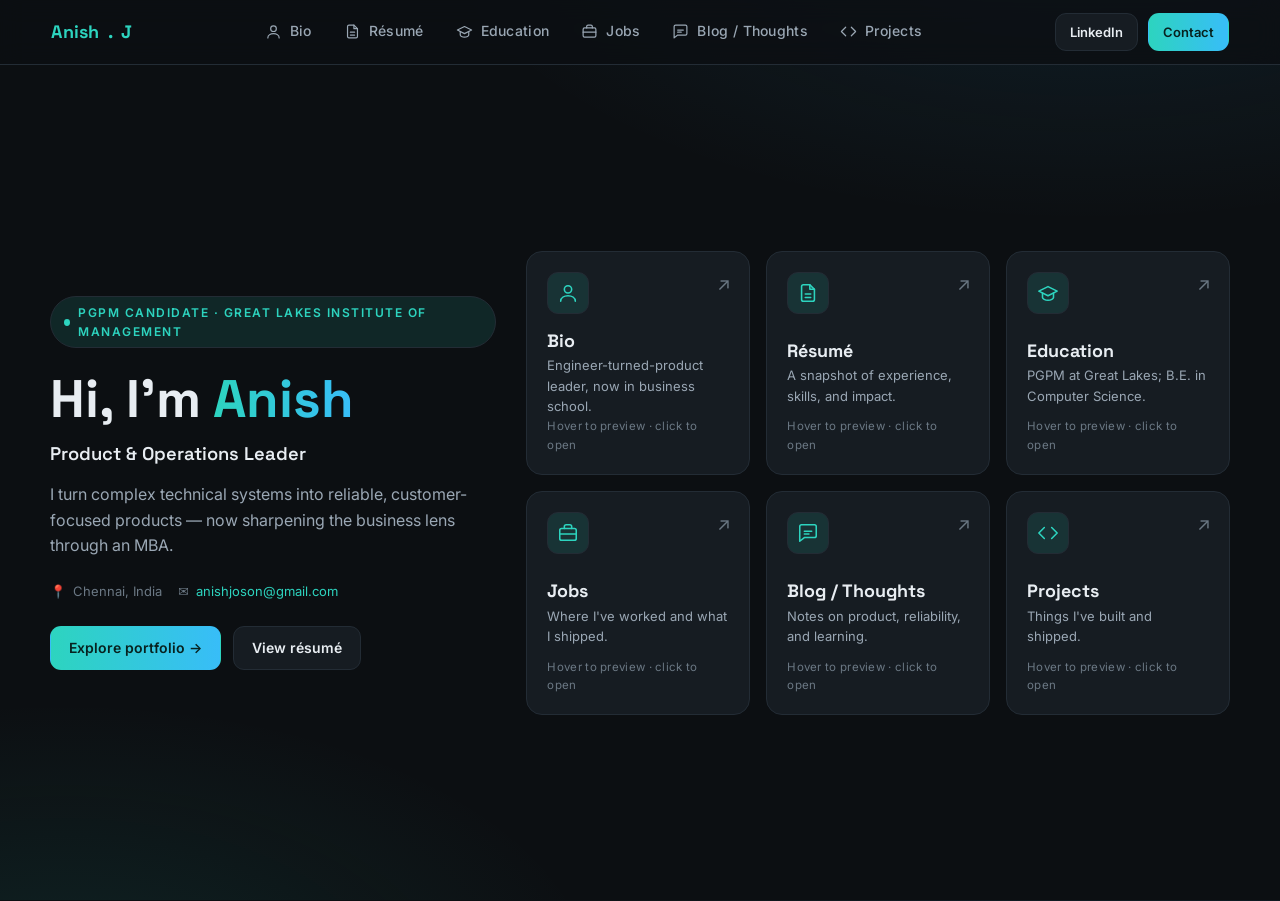
==== index.html @ 1d5d878d "Add code-free blog management via published Google Sheet Blogs can now be managed from a Google Shee" ====
<!DOCTYPE html>
<html lang="en">
<head>
  <meta charset="UTF-8">
  <meta name="viewport" content="width=device-width, initial-scale=1.0">
  <title>Anish J — Portfolio</title>
  <meta name="description" content="Anish J — Product & Operations Leader, MBA candidate. Bio, résumé, education, jobs, projects and thoughts.">
  <link rel="icon" type="image/png" href="loading-bar.png">
  <link rel="preconnect" href="https://fonts.googleapis.com">
  <link rel="preconnect" href="https://fonts.gstatic.com" crossorigin>
  <link href="https://fonts.googleapis.com/css2?family=Inter:wght@400;500;600;700;800&family=Space+Grotesk:wght@500;600;700&display=swap" rel="stylesheet">
  <link rel="stylesheet" href="styles.css">
</head>
<body class="home">

  <!-- Top bar with hover-preview tabs -->
  <header class="topbar">
    <div class="wrap topbar-inner">
      <a class="brand" href="index.html">Anish<span class="dot">.</span>J</a>
      <nav class="tabs" id="tabs"><!-- rendered by JS --></nav>
      <div class="topbar-cta">
        <a class="btn btn-ghost btn-sm linkedin-btn" href="https://www.linkedin.com/in/anish-j-" target="_blank" rel="noopener">LinkedIn</a>
        <a class="btn btn-primary btn-sm" href="mailto:anishjoson@gmail.com">Contact</a>
      </div>
    </div>
  </header>

  <!-- Single-view stage -->
  <main class="stage">
    <div class="wrap stage-grid">

      <!-- Identity -->
      <section class="identity">
        <span class="eyebrow"><span class="pulse"></span> <span id="status"></span></span>
        <h1>Hi, I'm <span class="grad" id="firstname"></span></h1>
        <p class="role" id="role"></p>
        <p class="tagline" id="tagline"></p>
        <div class="meta">
          <span>📍 <span id="location"></span></span>
          <span>✉ <a id="emaillink" href="#"></a></span>
        </div>
        <div class="actions">
          <a class="btn btn-primary" href="detail.html?s=bio">Explore portfolio →</a>
          <a class="btn btn-ghost" href="detail.html?s=resume">View résumé</a>
        </div>
      </section>

      <!-- Bento grid of tiles -->
      <section class="bento" id="bento" aria-label="Portfolio sections"><!-- rendered by JS --></section>

    </div>
  </main>

  <script src="config.js"></script>
  <script src="data.js"></script>
  <script src="blog.js"></script>
  <script>
    (function (global) {
      var p = PORTFOLIO.profile;
      var S = PORTFOLIO.sections;
      var order = PORTFOLIO.order;

      // Identity
      document.getElementById('status').textContent = p.status;
      document.getElementById('firstname').textContent = p.name.split(' ')[0];
      document.getElementById('role').textContent = p.role;
      document.getElementById('tagline').textContent = p.tagline;
      document.getElementById('location').textContent = p.location;
      var em = document.getElementById('emaillink');
      em.textContent = p.email; em.href = 'mailto:' + p.email;

      // Tabs with hover flyout
      var tabsEl = document.getElementById('tabs');
      tabsEl.innerHTML = order.map(function (key) {
        var s = S[key];
        return '' +
          '<div class="tab">' +
            '<a href="detail.html?s=' + key + '" data-glance="' + key + '"><span class="tab-ico">' + s.icon + '</span>' + s.label + '</a>' +
          '</div>';
      }).join('');

      // Bento tiles
      var bentoEl = document.getElementById('bento');
      bentoEl.innerHTML = order.map(function (key) {
        var s = S[key];
        return '' +
          '<a class="tile" href="detail.html?s=' + key + '" data-glance="' + key + '" aria-label="Open ' + s.label + '">' +
            '<span class="tile-arrow">↗</span>' +
            '<span class="tile-ico">' + s.icon + '</span>' +
            '<div>' +
              '<h3>' + s.label + '</h3>' +
              '<p class="tile-tag">' + s.tagline + '</p>' +
            '</div>' +
            '<span class="tile-hint">Hover to preview · click to open</span>' +
          '</a>';
      }).join('');

      // Pull live blog posts (if a sheet is configured) and refresh the
      // Blog tile + glance so the home page reflects the latest thoughts.
      if (global.BlogSource) {
        global.BlogSource.fetchBlogs().then(function (posts) {
          if (!posts || !posts.length) return;
          var b = S.blog;
          b.preview = posts.slice(0, 3).map(function (p) { return p.title; });
          b.glance.summary = 'Latest thoughts, pulled live from my notes — ' +
            posts.length + ' post' + (posts.length > 1 ? 's' : '') + ' and counting.';
          b.glance.highlights = posts.slice(0, 4).map(function (p) {
            var t = (p.summary || '').trim();
            if (t.length > 120) t = t.slice(0, 117) + '…';
            return { h: p.title, t: t || (p.category ? p.category : 'New post') };
          });
        });
      }
    })(window);
  </script>
  <script src="glance.js"></script>
</body>
</html>
---- styles.css ----
/* ============================================================
   Anish J — Portfolio styles (shared by index.html & detail.html)
   ============================================================ */

:root {
  --bg: #0c0f12;
  --bg-soft: #12171c;
  --card: #161c22;
  --card-2: #1b232b;
  --border: #232c35;
  --border-soft: #1d252d;
  --text: #e8edf2;
  --muted: #9aa7b4;
  --faint: #6b7884;
  --accent: #2dd4bf;
  --accent-2: #38bdf8;
  --accent-soft: rgba(45, 212, 191, 0.12);
  --shadow: 0 18px 44px rgba(0, 0, 0, 0.5);
  --radius: 16px;
  --maxw: 1180px;
}

* { box-sizing: border-box; }

html, body { height: 100%; }

body {
  margin: 0;
  font-family: 'Inter', system-ui, -apple-system, sans-serif;
  background:
    radial-gradient(1100px 520px at 85% -10%, rgba(56, 189, 248, 0.10), transparent 60%),
    radial-gradient(900px 480px at 5% 110%, rgba(45, 212, 191, 0.10), transparent 60%),
    var(--bg);
  color: var(--text);
  line-height: 1.6;
  -webkit-font-smoothing: antialiased;
}

a { color: var(--accent); text-decoration: none; transition: color .2s; }
a:hover { color: var(--accent-2); }

h1, h2, h3 { font-family: 'Space Grotesk', 'Inter', sans-serif; line-height: 1.18; }

.wrap { width: 92%; max-width: var(--maxw); margin: 0 auto; }

/* ---------------- Top navigation / tabs ---------------- */
.topbar {
  position: sticky; top: 0; z-index: 200;
  background: rgba(12, 15, 18, 0.78);
  backdrop-filter: blur(12px);
  border-bottom: 1px solid var(--border);
}
.topbar-inner {
  display: flex; align-items: center; justify-content: space-between;
  height: 64px; gap: 18px;
}
.brand {
  font-family: 'Space Grotesk', sans-serif; font-weight: 700;
  font-size: 18px; letter-spacing: .3px; white-space: nowrap;
  display: inline-flex; align-items: center; gap: 8px;
}
.brand .dot { color: var(--accent); }
.brand:hover { color: var(--text); }

.tabs { display: flex; align-items: stretch; gap: 4px; }

.tab { position: relative; }
.tab > a {
  display: inline-flex; align-items: center; gap: 8px;
  height: 64px; padding: 0 14px;
  color: var(--muted); font-size: 14px; font-weight: 500;
  letter-spacing: .3px; border-bottom: 2px solid transparent;
  transition: color .2s, border-color .2s;
}
.tab > a .tab-ico { width: 17px; height: 17px; display: inline-flex; }
.tab > a .tab-ico svg { width: 17px; height: 17px; }
.tab:hover > a, .tab.active > a { color: var(--text); border-bottom-color: var(--accent); }

.topbar-cta { display: flex; align-items: center; gap: 10px; }

/* ---------------- Full-screen glance overlay ---------------- */
.glance-overlay {
  position: fixed; inset: 0; z-index: 600;
  display: flex; align-items: center; justify-content: center;
  padding: 4vh 4vw;
  background: rgba(8, 10, 13, 0.84);
  backdrop-filter: blur(9px);
  opacity: 0; visibility: hidden;
  transition: opacity .22s ease, visibility .22s ease;
  pointer-events: none; /* never steal hover/click from the element underneath */
}
.glance-overlay.show { opacity: 1; visibility: visible; }
.glance-card {
  width: 100%; max-width: 960px;
  background: var(--card); border: 1px solid var(--border);
  border-radius: 24px; box-shadow: var(--shadow);
  padding: clamp(26px, 4vw, 48px);
  transform: translateY(14px) scale(.985);
  transition: transform .24s ease;
}
.glance-overlay.show .glance-card { transform: none; }
.g-head { display: flex; align-items: center; gap: 18px; margin-bottom: 22px; }
.g-ico {
  width: 60px; height: 60px; border-radius: 15px; flex: 0 0 auto;
  display: flex; align-items: center; justify-content: center;
  background: var(--accent-soft); color: var(--accent); border: 1px solid var(--border);
}
.g-ico svg { width: 30px; height: 30px; }
.g-label { font-family: 'Space Grotesk', sans-serif; font-size: clamp(1.5rem, 3vw, 2rem); font-weight: 700; }
.g-tagline { color: var(--muted); font-size: 1.02rem; }
.g-summary { font-size: clamp(1.05rem, 2vw, 1.25rem); color: var(--text); line-height: 1.6; margin: 0 0 26px; max-width: 800px; }
.g-grid { display: grid; grid-template-columns: 1fr 1fr; gap: 16px 24px; }
.g-hl { background: var(--bg-soft); border: 1px solid var(--border-soft); border-radius: 14px; padding: 16px 18px; }
.g-hl-h { font-weight: 600; color: var(--text); font-size: 1.05rem; margin-bottom: 5px; }
.g-hl-t { color: var(--muted); font-size: .96rem; line-height: 1.5; }
.g-foot { margin-top: 26px; color: var(--accent); font-weight: 600; font-size: 1rem; }
@media (max-width: 640px) { .g-grid { grid-template-columns: 1fr; } }

/* ---------------- Buttons ---------------- */
.btn {
  display: inline-flex; align-items: center; gap: 8px;
  padding: 10px 18px; border-radius: 11px; font-weight: 600; font-size: 14px;
  transition: transform .2s, box-shadow .2s, border-color .2s, background .2s; cursor: pointer;
  border: 1px solid transparent;
}
.btn-primary { background: linear-gradient(90deg, var(--accent), var(--accent-2)); color: #07221f; }
.btn-primary:hover { transform: translateY(-2px); box-shadow: 0 12px 28px rgba(45, 212, 191, 0.3); color: #07221f; }
.btn-ghost { border-color: var(--border); color: var(--text); background: var(--card); }
.btn-ghost:hover { transform: translateY(-2px); border-color: var(--accent); color: var(--text); }
.btn-sm { padding: 8px 14px; font-size: 13px; }

/* ============================================================
   HOME (single-view, no scroll on laptop)
   ============================================================ */
body.home { overflow: hidden; }
.stage {
  height: calc(100vh - 64px);
  display: flex; align-items: center;
}
.stage-grid {
  display: grid; grid-template-columns: 0.92fr 1.45fr;
  gap: 30px; width: 100%; align-items: center;
}

/* Identity panel */
.identity .eyebrow {
  display: inline-flex; align-items: center; gap: 8px;
  font-size: 12px; font-weight: 600; letter-spacing: 1.5px; text-transform: uppercase;
  color: var(--accent); padding: 6px 13px; border: 1px solid var(--border);
  border-radius: 999px; background: var(--accent-soft); margin-bottom: 20px;
}
.identity .eyebrow .pulse { width: 7px; height: 7px; border-radius: 50%; background: var(--accent); box-shadow: 0 0 0 0 rgba(45,212,191,.6); animation: pulse 2s infinite; }
@keyframes pulse { 0%{box-shadow:0 0 0 0 rgba(45,212,191,.5)} 70%{box-shadow:0 0 0 8px rgba(45,212,191,0)} 100%{box-shadow:0 0 0 0 rgba(45,212,191,0)} }
.identity h1 { font-size: clamp(2.2rem, 4.4vw, 3.3rem); margin: 0 0 8px; font-weight: 800; }
.identity h1 .grad { background: linear-gradient(90deg, var(--accent), var(--accent-2)); -webkit-background-clip: text; background-clip: text; -webkit-text-fill-color: transparent; }
.identity .role { font-family: 'Space Grotesk', sans-serif; color: var(--text); font-size: 1.15rem; font-weight: 600; margin: 0 0 14px; }
.identity .tagline { color: var(--muted); font-size: 1rem; max-width: 430px; margin: 0 0 22px; }
.identity .meta { display: flex; flex-wrap: wrap; gap: 16px; margin-bottom: 24px; }
.identity .meta span { font-size: 13px; color: var(--faint); display: inline-flex; align-items: center; gap: 7px; }
.identity .actions { display: flex; flex-wrap: wrap; gap: 12px; }

/* Bento grid */
.bento { display: grid; grid-template-columns: repeat(3, 1fr); grid-auto-rows: 1fr; gap: 16px; height: 100%; max-height: 74vh; }
.tile {
  position: relative; overflow: hidden;
  background: var(--card); border: 1px solid var(--border); border-radius: var(--radius);
  padding: 20px; display: flex; flex-direction: column; justify-content: space-between;
  cursor: pointer; text-align: left; color: inherit;
  transition: transform .25s, border-color .25s, box-shadow .25s, background .25s;
}
.tile:hover { transform: translateY(-5px); border-color: var(--accent); box-shadow: var(--shadow); background: var(--card-2); }
.tile:focus-visible { outline: 2px solid var(--accent); outline-offset: 2px; }
.tile-ico {
  width: 42px; height: 42px; border-radius: 11px; display: inline-flex; align-items: center; justify-content: center;
  background: var(--accent-soft); color: var(--accent); border: 1px solid var(--border);
}
.tile-ico svg { width: 22px; height: 22px; }
.tile h3 { margin: 16px 0 4px; font-size: 1.12rem; }
.tile .tile-tag { color: var(--muted); font-size: 13px; margin: 0; }
.tile .tile-arrow { position: absolute; top: 18px; right: 18px; color: var(--faint); transition: color .25s, transform .25s; font-size: 18px; }
.tile:hover .tile-arrow { color: var(--accent); transform: translate(2px, -2px); }

/* Small hint at the bottom of each tile */
.tile-hint { font-size: 11.5px; color: var(--faint); letter-spacing: .3px; transition: color .25s; }
.tile:hover .tile-hint { color: var(--accent); }

/* ============================================================
   DETAIL PAGE (scrollable)
   ============================================================ */
body.detail { overflow-y: auto; }
.detail-head { padding: 46px 0 8px; }
.crumb { display: inline-flex; align-items: center; gap: 7px; color: var(--muted); font-size: 13.5px; margin-bottom: 18px; }
.crumb:hover { color: var(--accent); }
.detail-head .d-ico {
  width: 54px; height: 54px; border-radius: 13px; display: inline-flex; align-items: center; justify-content: center;
  background: var(--accent-soft); color: var(--accent); border: 1px solid var(--border); margin-bottom: 16px;
}
.detail-head .d-ico svg { width: 28px; height: 28px; }
.detail-head h1 { font-size: clamp(2rem, 4.5vw, 2.9rem); margin: 0 0 8px; }
.detail-head .d-tagline { color: var(--muted); font-size: 1.1rem; margin: 0; }

/* Section pills (switch between sections on detail page) */
.section-nav { display: flex; flex-wrap: wrap; gap: 9px; margin: 26px 0 6px; }
.pill {
  display: inline-flex; align-items: center; gap: 8px; padding: 8px 14px;
  border-radius: 999px; border: 1px solid var(--border); background: var(--card);
  color: var(--muted); font-size: 13px; font-weight: 500; transition: all .2s;
}
.pill svg { width: 15px; height: 15px; }
.pill:hover { color: var(--text); border-color: var(--accent); }
.pill.active { color: #07221f; background: linear-gradient(90deg, var(--accent), var(--accent-2)); border-color: transparent; }

.detail-body { padding: 28px 0 80px; }

/* Content blocks */
.blk { margin-bottom: 26px; }
.blk-lead { font-size: 1.22rem; color: var(--text); line-height: 1.55; max-width: 760px; }
.blk-para { color: var(--muted); max-width: 760px; }
.blk-para strong { color: var(--text); }
.blk-list { list-style: none; padding: 0; margin: 0; display: grid; grid-template-columns: repeat(auto-fit, minmax(240px, 1fr)); gap: 8px 24px; max-width: 820px; }
.blk-list li { color: var(--muted); padding: 5px 0; display: flex; gap: 10px; }
.blk-list li::before { content: "▹"; color: var(--accent); }

/* Timeline */
.tl { position: relative; padding-left: 26px; }
.tl::before { content: ""; position: absolute; left: 7px; top: 6px; bottom: 6px; width: 2px; background: var(--border); }
.tl-item { position: relative; margin-bottom: 22px; }
.tl-item::before { content: ""; position: absolute; left: -23px; top: 6px; width: 12px; height: 12px; border-radius: 50%; background: var(--accent); box-shadow: 0 0 0 4px var(--bg); }
.tl-card { background: var(--card); border: 1px solid var(--border); border-radius: var(--radius); padding: 22px; transition: border-color .2s, transform .2s; }
.tl-card:hover { border-color: var(--accent); transform: translateX(2px); }
.tl-top { display: flex; flex-wrap: wrap; justify-content: space-between; gap: 6px; align-items: baseline; }
.tl-card h3 { margin: 0; font-size: 1.2rem; }
.tl-org { color: var(--accent); font-weight: 600; font-size: .95rem; }
.tl-when { color: var(--muted); font-size: 13px; white-space: nowrap; }
.tl-place { color: var(--faint); font-size: 13px; margin: 2px 0 12px; }
.tl-card ul { margin: 0; padding-left: 18px; }
.tl-card ul li { color: var(--muted); padding: 4px 0; }
.tl-card ul li::marker { color: var(--accent); }

/* Tag groups */
.tag-groups { display: grid; grid-template-columns: repeat(auto-fit, minmax(250px, 1fr)); gap: 16px; }
.tag-group { background: var(--card); border: 1px solid var(--border); border-radius: var(--radius); padding: 20px; }
.tag-group h4 { margin: 0 0 12px; font-size: .98rem; display: flex; align-items: center; gap: 9px; }
.tag-group h4 .gdot { width: 8px; height: 8px; border-radius: 50%; background: var(--accent); }
.chips { display: flex; flex-wrap: wrap; gap: 8px; }
.chip { font-size: 12.5px; padding: 6px 11px; border-radius: 8px; background: var(--bg-soft); border: 1px solid var(--border); color: var(--text); }

/* Cards grid */
.cards { display: grid; grid-template-columns: repeat(auto-fit, minmax(280px, 1fr)); gap: 16px; }
.c-card { background: var(--card); border: 1px solid var(--border); border-radius: var(--radius); padding: 22px; display: flex; flex-direction: column; transition: transform .2s, border-color .2s, box-shadow .2s; }
.c-card:hover { transform: translateY(-4px); border-color: var(--accent); box-shadow: var(--shadow); }
.c-card h3 { margin: 0 0 4px; font-size: 1.1rem; }
.c-card .c-meta { color: var(--accent); font-size: 12.5px; font-weight: 600; margin: 0 0 12px; text-transform: uppercase; letter-spacing: .5px; }
.c-card .c-text { color: var(--muted); font-size: 14px; margin: 0 0 14px; flex: 1; }
.c-card .c-link { font-size: 13.5px; font-weight: 600; color: var(--accent); align-self: flex-start; }

/* Note callout */
.note { display: flex; gap: 12px; align-items: flex-start; background: var(--accent-soft); border: 1px solid var(--border); border-left: 3px solid var(--accent); border-radius: 12px; padding: 14px 16px; color: var(--text); font-size: 14px; max-width: 820px; }
.note .note-i { color: var(--accent); flex: 0 0 auto; font-weight: 700; }

/* ---------------- Footer ---------------- */
.foot { border-top: 1px solid var(--border); padding: 22px 0; text-align: center; color: var(--faint); font-size: 13px; }

/* ============================================================
   RESPONSIVE — allow scrolling + stacking on small screens
   ============================================================ */
@media (max-width: 980px), (max-height: 640px) {
  body.home { overflow-y: auto; }
  .stage { height: auto; padding: 36px 0 50px; }
  .stage-grid { grid-template-columns: 1fr; gap: 30px; }
  .bento { max-height: none; height: auto; }
}
@media (max-width: 720px) {
  .tabs { display: none; }
  .bento { grid-template-columns: repeat(2, 1fr); }
  .topbar-cta .linkedin-btn { display: none; }
}
@media (max-width: 460px) {
  .bento { grid-template-columns: 1fr; }
  .identity h1 { font-size: 2.1rem; }
}
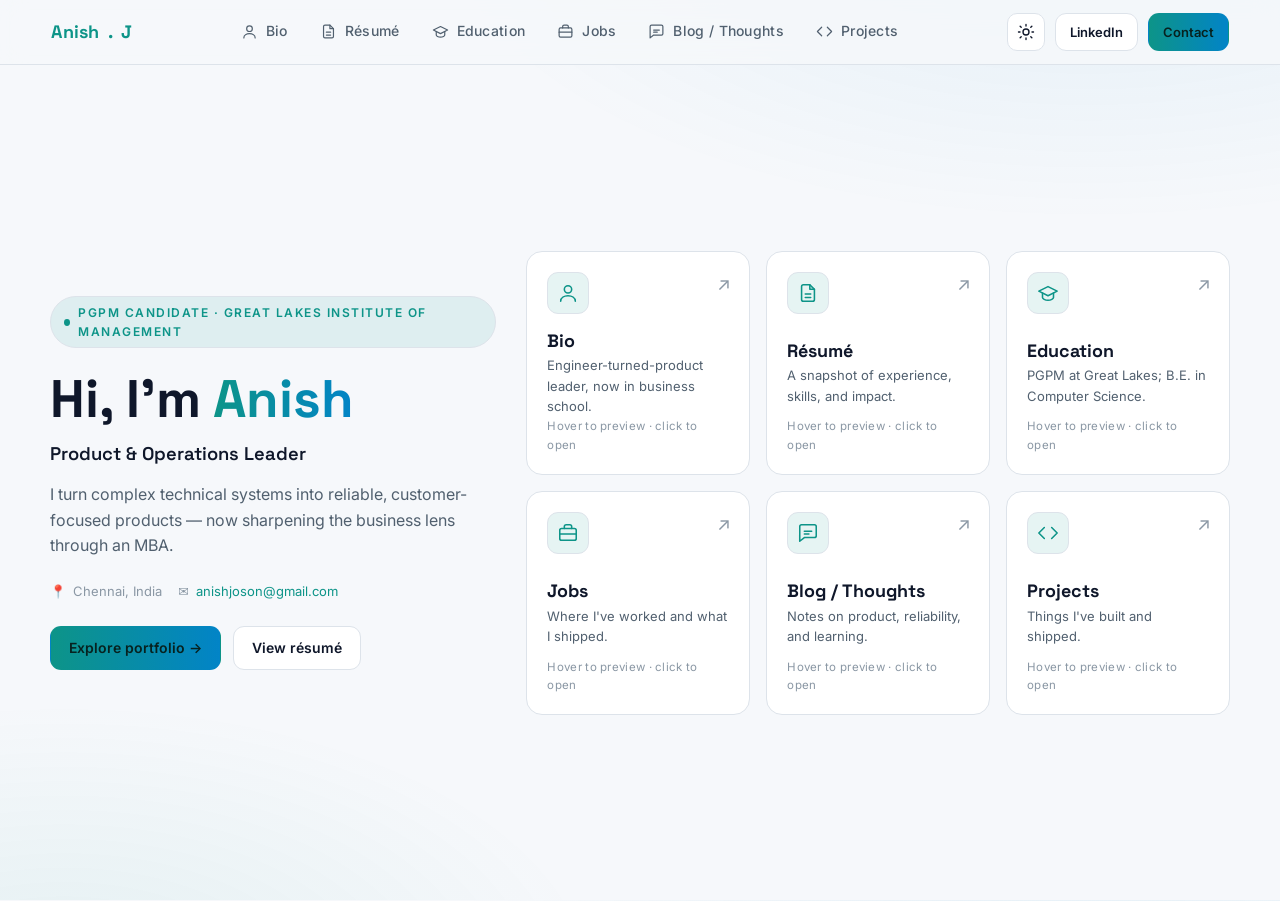
==== commit 3a239724: "Add dark/light theme toggle, blog category filters, and RSS feed - Theme: dark/light toggle in the t" ====
--- a/index.html
+++ b/index.html
@@ -10,6 +10,8 @@
   <link rel="preconnect" href="https://fonts.gstatic.com" crossorigin>
   <link href="https://fonts.googleapis.com/css2?family=Inter:wght@400;500;600;700;800&family=Space+Grotesk:wght@500;600;700&display=swap" rel="stylesheet">
   <link rel="stylesheet" href="styles.css">
+  <link rel="alternate" type="application/rss+xml" title="Anish J — Thoughts" href="feed.xml">
+  <script>(function(){try{var t=localStorage.getItem('theme');if(!t){t=(window.matchMedia&&window.matchMedia('(prefers-color-scheme: light)').matches)?'light':'dark';}if(t==='light')document.documentElement.setAttribute('data-theme','light');}catch(e){}})();</script>
 </head>
 <body class="home">
 
@@ -19,6 +21,10 @@
       <a class="brand" href="index.html">Anish<span class="dot">.</span>J</a>
       <nav class="tabs" id="tabs"><!-- rendered by JS --></nav>
       <div class="topbar-cta">
+        <button class="theme-toggle" type="button" aria-label="Toggle theme">
+          <span class="ic-moon"><svg viewBox="0 0 24 24" fill="none" stroke="currentColor" stroke-width="1.8" stroke-linecap="round" stroke-linejoin="round"><path d="M21 12.8A9 9 0 1 1 11.2 3a7 7 0 0 0 9.8 9.8z"/></svg></span>
+          <span class="ic-sun"><svg viewBox="0 0 24 24" fill="none" stroke="currentColor" stroke-width="1.8" stroke-linecap="round" stroke-linejoin="round"><circle cx="12" cy="12" r="4"/><path d="M12 2v2M12 20v2M4 12H2M22 12h-2M5.6 5.6 4.2 4.2M19.8 19.8l-1.4-1.4M18.4 5.6l1.4-1.4M4.2 19.8l1.4-1.4"/></svg></span>
+        </button>
         <a class="btn btn-ghost btn-sm linkedin-btn" href="https://www.linkedin.com/in/anish-j-" target="_blank" rel="noopener">LinkedIn</a>
         <a class="btn btn-primary btn-sm" href="mailto:anishjoson@gmail.com">Contact</a>
       </div>
@@ -114,5 +120,6 @@
     })(window);
   </script>
   <script src="glance.js"></script>
+  <script src="theme.js"></script>
 </body>
 </html>
--- a/styles.css
+++ b/styles.css
@@ -18,7 +18,32 @@
   --shadow: 0 18px 44px rgba(0, 0, 0, 0.5);
   --radius: 16px;
   --maxw: 1180px;
-}
+  --bg-grad-a: rgba(56, 189, 248, 0.10);
+  --bg-grad-b: rgba(45, 212, 191, 0.10);
+  --topbar-bg: rgba(12, 15, 18, 0.78);
+}
+
+/* ---------------- Light theme ---------------- */
+:root[data-theme="light"] {
+  --bg: #f6f8fb;
+  --bg-soft: #eceff4;
+  --card: #ffffff;
+  --card-2: #f4f7fa;
+  --border: #dde3ea;
+  --border-soft: #e8edf2;
+  --text: #0f172a;
+  --muted: #51606f;
+  --faint: #8a97a4;
+  --accent: #0d9488;
+  --accent-2: #0284c7;
+  --accent-soft: rgba(13, 148, 136, 0.10);
+  --shadow: 0 18px 40px rgba(15, 23, 42, 0.12);
+  --bg-grad-a: rgba(2, 132, 199, 0.08);
+  --bg-grad-b: rgba(13, 148, 136, 0.08);
+  --topbar-bg: rgba(246, 248, 251, 0.82);
+}
+:root { color-scheme: dark; }
+:root[data-theme="light"] { color-scheme: light; }
 
 * { box-sizing: border-box; }
 
@@ -28,13 +53,40 @@
   margin: 0;
   font-family: 'Inter', system-ui, -apple-system, sans-serif;
   background:
-    radial-gradient(1100px 520px at 85% -10%, rgba(56, 189, 248, 0.10), transparent 60%),
-    radial-gradient(900px 480px at 5% 110%, rgba(45, 212, 191, 0.10), transparent 60%),
+    radial-gradient(1100px 520px at 85% -10%, var(--bg-grad-a), transparent 60%),
+    radial-gradient(900px 480px at 5% 110%, var(--bg-grad-b), transparent 60%),
     var(--bg);
   color: var(--text);
   line-height: 1.6;
   -webkit-font-smoothing: antialiased;
-}
+  transition: background-color .3s, color .3s;
+}
+
+/* ---------------- Theme toggle ---------------- */
+.theme-toggle {
+  width: 38px; height: 38px; border-radius: 10px; flex: 0 0 auto;
+  display: inline-flex; align-items: center; justify-content: center;
+  background: var(--card); border: 1px solid var(--border); color: var(--text);
+  cursor: pointer; transition: border-color .2s, transform .2s, color .2s;
+}
+.theme-toggle:hover { border-color: var(--accent); color: var(--accent); transform: translateY(-2px); }
+.theme-toggle svg { width: 18px; height: 18px; }
+.theme-toggle .ic-sun { display: none; }
+.theme-toggle .ic-moon { display: inline-flex; }
+:root[data-theme="light"] .theme-toggle .ic-sun { display: inline-flex; }
+:root[data-theme="light"] .theme-toggle .ic-moon { display: none; }
+
+/* ---------------- Blog filter chips ---------------- */
+.blog-filter { display: flex; flex-wrap: wrap; gap: 9px; margin: 0 0 22px; }
+.filter-chip {
+  display: inline-flex; align-items: center; gap: 7px; padding: 7px 14px;
+  border-radius: 999px; border: 1px solid var(--border); background: var(--card);
+  color: var(--muted); font-size: 13px; font-weight: 500; cursor: pointer; transition: all .2s;
+}
+.filter-chip:hover { color: var(--text); border-color: var(--accent); }
+.filter-chip.active { color: #07221f; background: linear-gradient(90deg, var(--accent), var(--accent-2)); border-color: transparent; }
+.filter-chip .fc-count { font-size: 11px; opacity: .8; }
+.c-card.is-hidden { display: none; }
 
 a { color: var(--accent); text-decoration: none; transition: color .2s; }
 a:hover { color: var(--accent-2); }
@@ -46,7 +98,7 @@
 /* ---------------- Top navigation / tabs ---------------- */
 .topbar {
   position: sticky; top: 0; z-index: 200;
-  background: rgba(12, 15, 18, 0.78);
+  background: var(--topbar-bg);
   backdrop-filter: blur(12px);
   border-bottom: 1px solid var(--border);
 }
@@ -258,6 +310,53 @@
 .note { display: flex; gap: 12px; align-items: flex-start; background: var(--accent-soft); border: 1px solid var(--border); border-left: 3px solid var(--accent); border-radius: 12px; padding: 14px 16px; color: var(--text); font-size: 14px; max-width: 820px; }
 .note .note-i { color: var(--accent); flex: 0 0 auto; font-weight: 700; }
 
+/* Clickable post cards (blog list) */
+.c-card-link { text-decoration: none; color: inherit; }
+.c-card-link:hover { color: inherit; }
+.c-card-link .c-link { margin-top: auto; }
+
+/* ---------------- Article / reader page ---------------- */
+.article { max-width: 760px; margin: 0 auto; padding: 46px 0 80px; }
+.post-head { margin: 14px 0 30px; padding-bottom: 22px; border-bottom: 1px solid var(--border); }
+.post-meta { color: var(--accent); font-size: 13px; font-weight: 600; letter-spacing: .6px; text-transform: uppercase; margin-bottom: 12px; }
+.post-title { font-size: clamp(2rem, 5vw, 2.9rem); margin: 0; line-height: 1.15; }
+.post-foot { margin-top: 44px; padding-top: 24px; border-top: 1px solid var(--border); }
+
+/* Rendered Markdown body */
+.md-body { color: var(--text); font-size: 1.08rem; line-height: 1.75; }
+.md-body > *:first-child { margin-top: 0; }
+.md-body h1, .md-body h2, .md-body h3, .md-body h4 { font-family: 'Space Grotesk', sans-serif; line-height: 1.25; margin: 2em 0 .6em; }
+.md-body h1 { font-size: 1.9rem; }
+.md-body h2 { font-size: 1.5rem; padding-bottom: .3em; border-bottom: 1px solid var(--border-soft); }
+.md-body h3 { font-size: 1.22rem; }
+.md-body p { margin: 0 0 1.15em; }
+.md-body a { color: var(--accent); text-decoration: underline; text-underline-offset: 2px; }
+.md-body a:hover { color: var(--accent-2); }
+.md-body strong { color: #fff; font-weight: 700; }
+.md-body em { color: var(--text); }
+.md-body ul, .md-body ol { margin: 0 0 1.15em; padding-left: 1.4em; }
+.md-body li { margin: .4em 0; }
+.md-body li::marker { color: var(--accent); }
+.md-body blockquote {
+  margin: 1.4em 0; padding: 4px 20px; color: var(--muted); font-style: italic;
+  border-left: 3px solid var(--accent); background: var(--accent-soft); border-radius: 0 10px 10px 0;
+}
+.md-body blockquote p { margin: .6em 0; }
+.md-body code {
+  font-family: 'SFMono-Regular', ui-monospace, Menlo, Consolas, monospace; font-size: .9em;
+  background: var(--bg-soft); border: 1px solid var(--border); border-radius: 6px; padding: .12em .4em;
+}
+.md-body pre {
+  background: var(--bg-soft); border: 1px solid var(--border); border-radius: 12px;
+  padding: 16px 18px; overflow-x: auto; margin: 0 0 1.3em;
+}
+.md-body pre code { background: none; border: 0; padding: 0; font-size: .9rem; }
+.md-body img { max-width: 100%; border-radius: 12px; border: 1px solid var(--border); margin: .6em 0; }
+.md-body hr { border: 0; border-top: 1px solid var(--border); margin: 2.2em 0; }
+.md-body table { width: 100%; border-collapse: collapse; margin: 0 0 1.3em; font-size: .96rem; }
+.md-body th, .md-body td { border: 1px solid var(--border); padding: 8px 12px; text-align: left; }
+.md-body th { background: var(--bg-soft); }
+
 /* ---------------- Footer ---------------- */
 .foot { border-top: 1px solid var(--border); padding: 22px 0; text-align: center; color: var(--faint); font-size: 13px; }
 
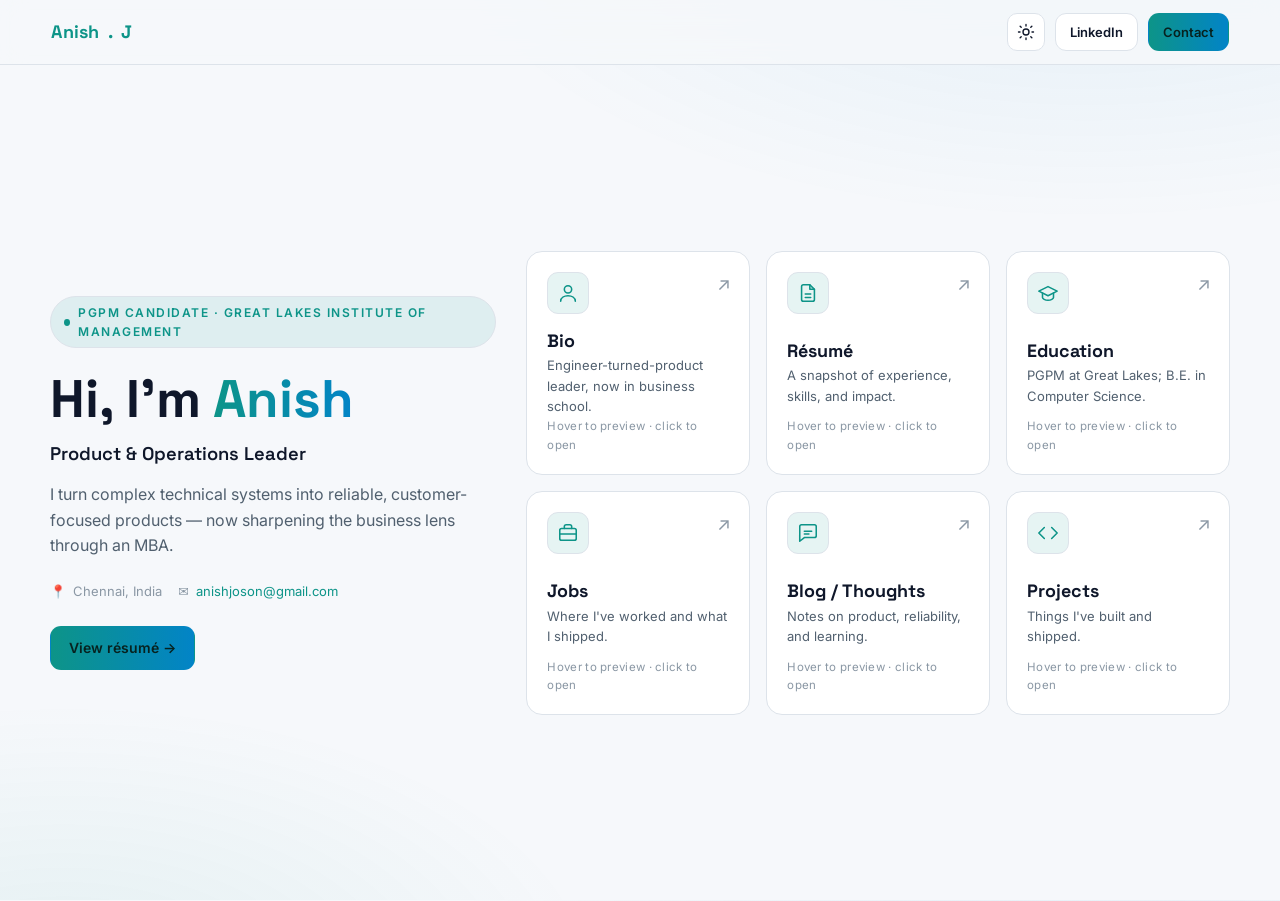
==== commit 88e24170: "Streamline nav and refine glance hover behaviour - Remove the top nav tabs (redundant with the home " ====
--- a/index.html
+++ b/index.html
@@ -19,7 +19,6 @@
   <header class="topbar">
     <div class="wrap topbar-inner">
       <a class="brand" href="index.html">Anish<span class="dot">.</span>J</a>
-      <nav class="tabs" id="tabs"><!-- rendered by JS --></nav>
       <div class="topbar-cta">
         <button class="theme-toggle" type="button" aria-label="Toggle theme">
           <span class="ic-moon"><svg viewBox="0 0 24 24" fill="none" stroke="currentColor" stroke-width="1.8" stroke-linecap="round" stroke-linejoin="round"><path d="M21 12.8A9 9 0 1 1 11.2 3a7 7 0 0 0 9.8 9.8z"/></svg></span>
@@ -46,8 +45,7 @@
           <span>✉ <a id="emaillink" href="#"></a></span>
         </div>
         <div class="actions">
-          <a class="btn btn-primary" href="detail.html?s=bio">Explore portfolio →</a>
-          <a class="btn btn-ghost" href="detail.html?s=resume">View résumé</a>
+          <a class="btn btn-primary" href="detail.html?s=resume">View résumé →</a>
         </div>
       </section>
 
@@ -74,16 +72,6 @@
       document.getElementById('location').textContent = p.location;
       var em = document.getElementById('emaillink');
       em.textContent = p.email; em.href = 'mailto:' + p.email;
-
-      // Tabs with hover flyout
-      var tabsEl = document.getElementById('tabs');
-      tabsEl.innerHTML = order.map(function (key) {
-        var s = S[key];
-        return '' +
-          '<div class="tab">' +
-            '<a href="detail.html?s=' + key + '" data-glance="' + key + '"><span class="tab-ico">' + s.icon + '</span>' + s.label + '</a>' +
-          '</div>';
-      }).join('');
 
       // Bento tiles
       var bentoEl = document.getElementById('bento');
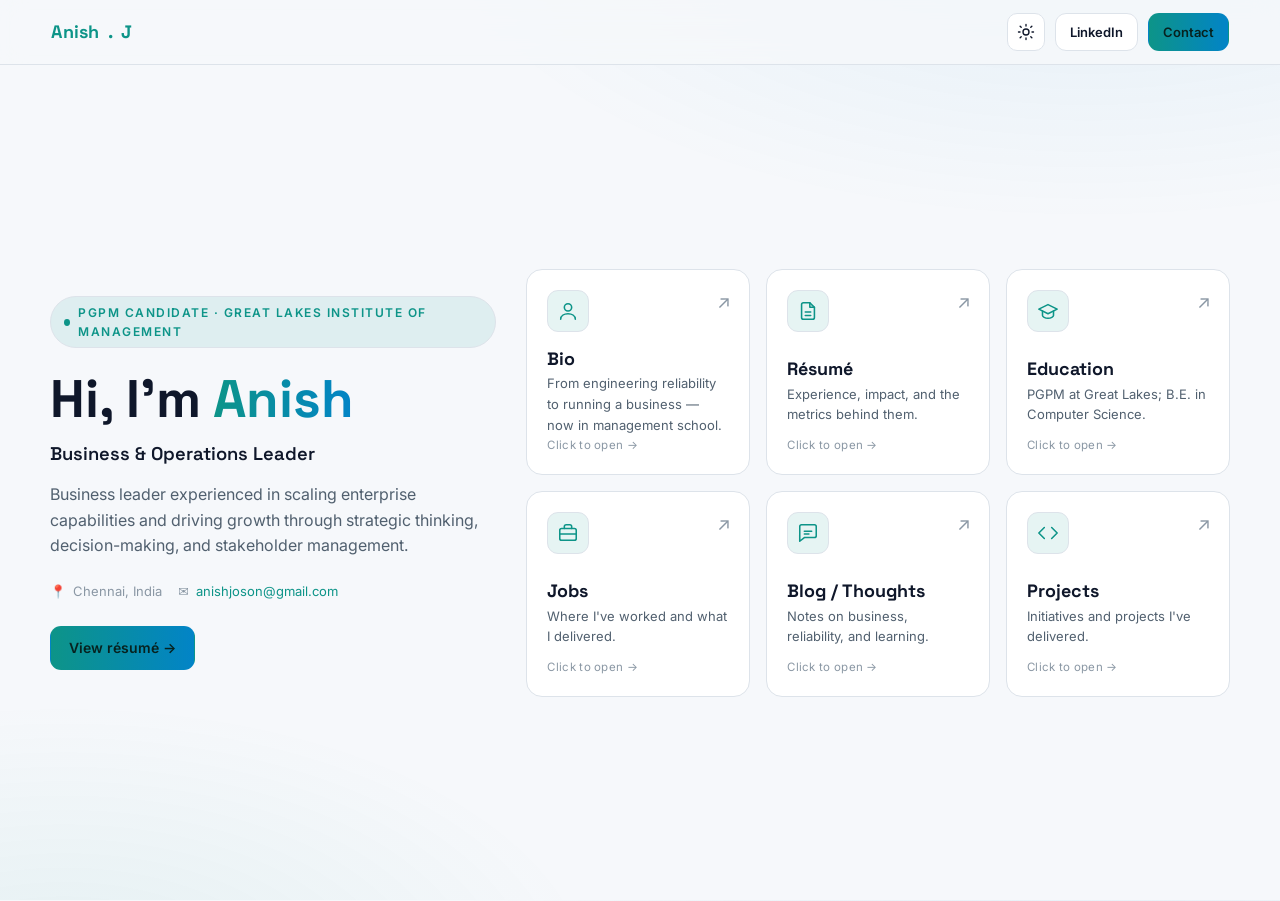
==== commit 809b2aac: "Revert full-screen hover popup; tiles are click-to-open only Remove the glance overlay entirely (no " ====
--- a/index.html
+++ b/index.html
@@ -55,9 +55,7 @@
     </div>
   </main>
 
-  <script src="config.js"></script>
   <script src="data.js"></script>
-  <script src="blog.js"></script>
   <script>
     (function (global) {
       var p = PORTFOLIO.profile;
@@ -78,36 +76,18 @@
       bentoEl.innerHTML = order.map(function (key) {
         var s = S[key];
         return '' +
-          '<a class="tile" href="detail.html?s=' + key + '" data-glance="' + key + '" aria-label="Open ' + s.label + '">' +
+          '<a class="tile" href="detail.html?s=' + key + '" aria-label="Open ' + s.label + '">' +
             '<span class="tile-arrow">↗</span>' +
             '<span class="tile-ico">' + s.icon + '</span>' +
             '<div>' +
               '<h3>' + s.label + '</h3>' +
               '<p class="tile-tag">' + s.tagline + '</p>' +
             '</div>' +
-            '<span class="tile-hint">Hover to preview · click to open</span>' +
+            '<span class="tile-hint">Click to open →</span>' +
           '</a>';
       }).join('');
-
-      // Pull live blog posts (if a sheet is configured) and refresh the
-      // Blog tile + glance so the home page reflects the latest thoughts.
-      if (global.BlogSource) {
-        global.BlogSource.fetchBlogs().then(function (posts) {
-          if (!posts || !posts.length) return;
-          var b = S.blog;
-          b.preview = posts.slice(0, 3).map(function (p) { return p.title; });
-          b.glance.summary = 'Latest thoughts, pulled live from my notes — ' +
-            posts.length + ' post' + (posts.length > 1 ? 's' : '') + ' and counting.';
-          b.glance.highlights = posts.slice(0, 4).map(function (p) {
-            var t = (p.summary || '').trim();
-            if (t.length > 120) t = t.slice(0, 117) + '…';
-            return { h: p.title, t: t || (p.category ? p.category : 'New post') };
-          });
-        });
-      }
     })(window);
   </script>
-  <script src="glance.js"></script>
   <script src="theme.js"></script>
 </body>
 </html>
--- a/styles.css
+++ b/styles.css
@@ -266,6 +266,7 @@
 
 /* Content blocks */
 .blk { margin-bottom: 26px; }
+.blk-heading { font-size: 1.4rem; margin: 12px 0 4px; padding-bottom: 10px; border-bottom: 1px solid var(--border); }
 .blk-lead { font-size: 1.22rem; color: var(--text); line-height: 1.55; max-width: 760px; }
 .blk-para { color: var(--muted); max-width: 760px; }
 .blk-para strong { color: var(--text); }
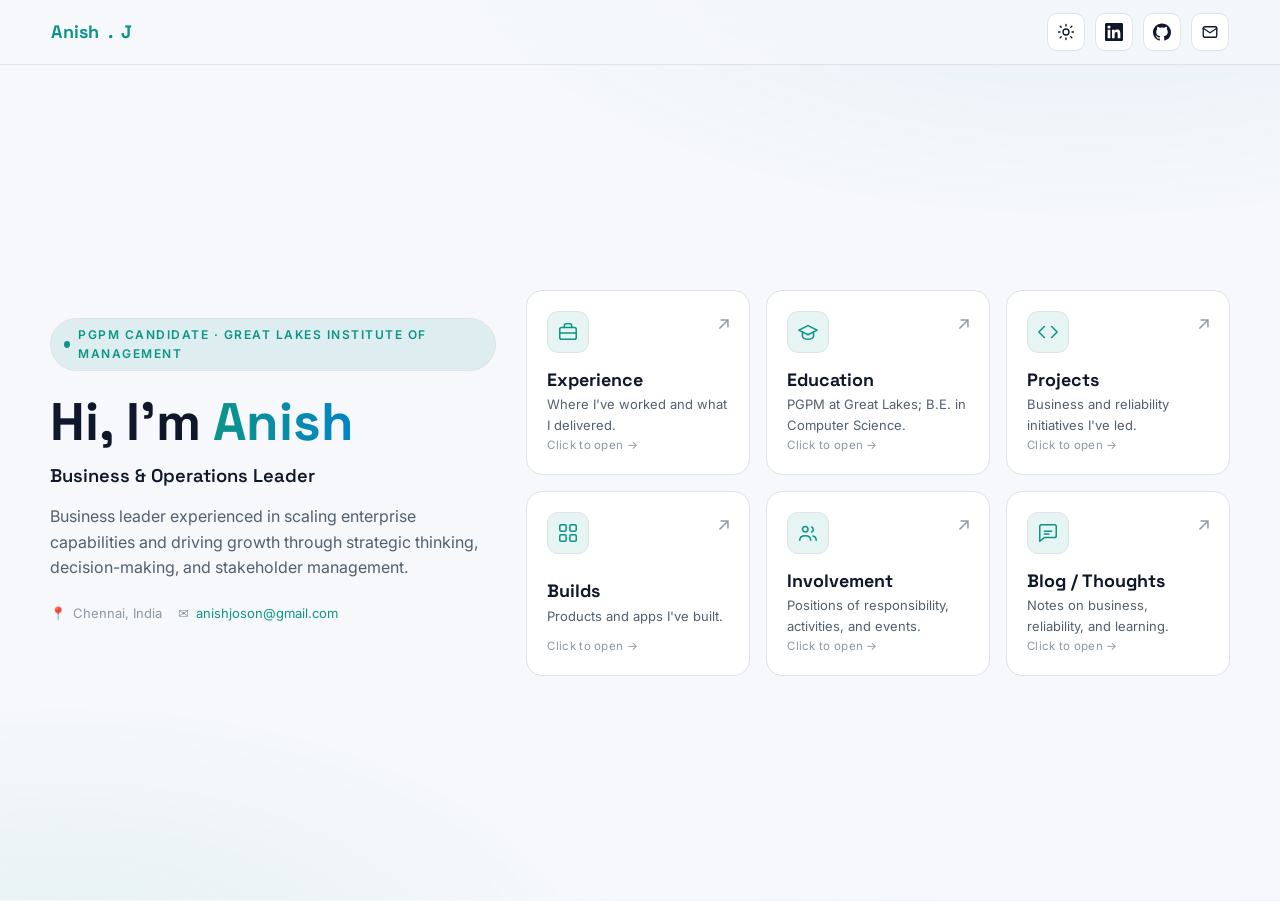
==== commit 65a36f89: "Restructure sections; icon-button top bar; drop resume button - Sections: Experience (was Jobs), Edu" ====
--- a/index.html
+++ b/index.html
@@ -24,8 +24,9 @@
           <span class="ic-moon"><svg viewBox="0 0 24 24" fill="none" stroke="currentColor" stroke-width="1.8" stroke-linecap="round" stroke-linejoin="round"><path d="M21 12.8A9 9 0 1 1 11.2 3a7 7 0 0 0 9.8 9.8z"/></svg></span>
           <span class="ic-sun"><svg viewBox="0 0 24 24" fill="none" stroke="currentColor" stroke-width="1.8" stroke-linecap="round" stroke-linejoin="round"><circle cx="12" cy="12" r="4"/><path d="M12 2v2M12 20v2M4 12H2M22 12h-2M5.6 5.6 4.2 4.2M19.8 19.8l-1.4-1.4M18.4 5.6l1.4-1.4M4.2 19.8l1.4-1.4"/></svg></span>
         </button>
-        <a class="btn btn-ghost btn-sm linkedin-btn" href="https://www.linkedin.com/in/anish-j-" target="_blank" rel="noopener">LinkedIn</a>
-        <a class="btn btn-primary btn-sm" href="mailto:anishjoson@gmail.com">Contact</a>
+        <a class="icon-btn" href="https://www.linkedin.com/in/anish-j-" target="_blank" rel="noopener" aria-label="LinkedIn" title="LinkedIn"><svg viewBox="0 0 24 24" fill="currentColor" aria-hidden="true"><path d="M20.45 20.45h-3.56v-5.57c0-1.33-.03-3.04-1.85-3.04-1.86 0-2.14 1.45-2.14 2.94v5.67H9.34V9h3.42v1.56h.05c.48-.9 1.64-1.85 3.37-1.85 3.6 0 4.27 2.37 4.27 5.45v6.29zM5.34 7.43a2.07 2.07 0 1 1 0-4.14 2.07 2.07 0 0 1 0 4.14zM7.12 20.45H3.56V9h3.56v11.45zM22.22 0H1.77C.79 0 0 .77 0 1.72v20.56C0 23.23.79 24 1.77 24h20.45c.98 0 1.78-.77 1.78-1.72V1.72C24 .77 23.2 0 22.22 0z"/></svg></a>
+        <a class="icon-btn" href="https://github.com/anish-site" target="_blank" rel="noopener" aria-label="GitHub" title="GitHub"><svg viewBox="0 0 24 24" fill="currentColor" aria-hidden="true"><path d="M12 .5C5.37.5 0 5.78 0 12.29c0 5.2 3.44 9.6 8.21 11.16.6.11.82-.25.82-.56v-2.1c-3.34.71-4.04-1.6-4.04-1.6-.55-1.36-1.34-1.72-1.34-1.72-1.09-.73.08-.72.08-.72 1.2.08 1.84 1.21 1.84 1.21 1.07 1.79 2.81 1.27 3.5.97.11-.76.42-1.27.76-1.56-2.67-.3-5.47-1.31-5.47-5.84 0-1.29.47-2.34 1.24-3.17-.12-.3-.54-1.52.12-3.18 0 0 1.01-.32 3.3 1.21a11.5 11.5 0 0 1 6 0c2.29-1.53 3.3-1.21 3.3-1.21.66 1.66.24 2.88.12 3.18.77.83 1.24 1.88 1.24 3.17 0 4.54-2.81 5.53-5.49 5.83.43.37.81 1.1.81 2.22v3.29c0 .31.21.68.82.56A12.02 12.02 0 0 0 24 12.29C24 5.78 18.63.5 12 .5z"/></svg></a>
+        <a class="icon-btn" href="mailto:anishjoson@gmail.com" aria-label="Email" title="Email"><svg viewBox="0 0 24 24" fill="none" stroke="currentColor" stroke-width="1.8" stroke-linecap="round" stroke-linejoin="round" aria-hidden="true"><rect x="3" y="5" width="18" height="14" rx="2"/><path d="m3 7 9 6 9-6"/></svg></a>
       </div>
     </div>
   </header>
@@ -43,9 +44,6 @@
         <div class="meta">
           <span>📍 <span id="location"></span></span>
           <span>✉ <a id="emaillink" href="#"></a></span>
-        </div>
-        <div class="actions">
-          <a class="btn btn-primary" href="detail.html?s=resume">View résumé →</a>
         </div>
       </section>
 
--- a/styles.css
+++ b/styles.css
@@ -71,6 +71,16 @@
 }
 .theme-toggle:hover { border-color: var(--accent); color: var(--accent); transform: translateY(-2px); }
 .theme-toggle svg { width: 18px; height: 18px; }
+
+/* ---------------- Icon buttons (LinkedIn / GitHub / Mail) ---------------- */
+.icon-btn {
+  width: 38px; height: 38px; border-radius: 10px; flex: 0 0 auto;
+  display: inline-flex; align-items: center; justify-content: center;
+  background: var(--card); border: 1px solid var(--border); color: var(--text);
+  transition: border-color .2s, transform .2s, color .2s;
+}
+.icon-btn:hover { border-color: var(--accent); color: var(--accent); transform: translateY(-2px); }
+.icon-btn svg { width: 18px; height: 18px; }
 .theme-toggle .ic-sun { display: none; }
 .theme-toggle .ic-moon { display: inline-flex; }
 :root[data-theme="light"] .theme-toggle .ic-sun { display: inline-flex; }
@@ -371,9 +381,7 @@
   .bento { max-height: none; height: auto; }
 }
 @media (max-width: 720px) {
-  .tabs { display: none; }
   .bento { grid-template-columns: repeat(2, 1fr); }
-  .topbar-cta .linkedin-btn { display: none; }
 }
 @media (max-width: 460px) {
   .bento { grid-template-columns: 1fr; }
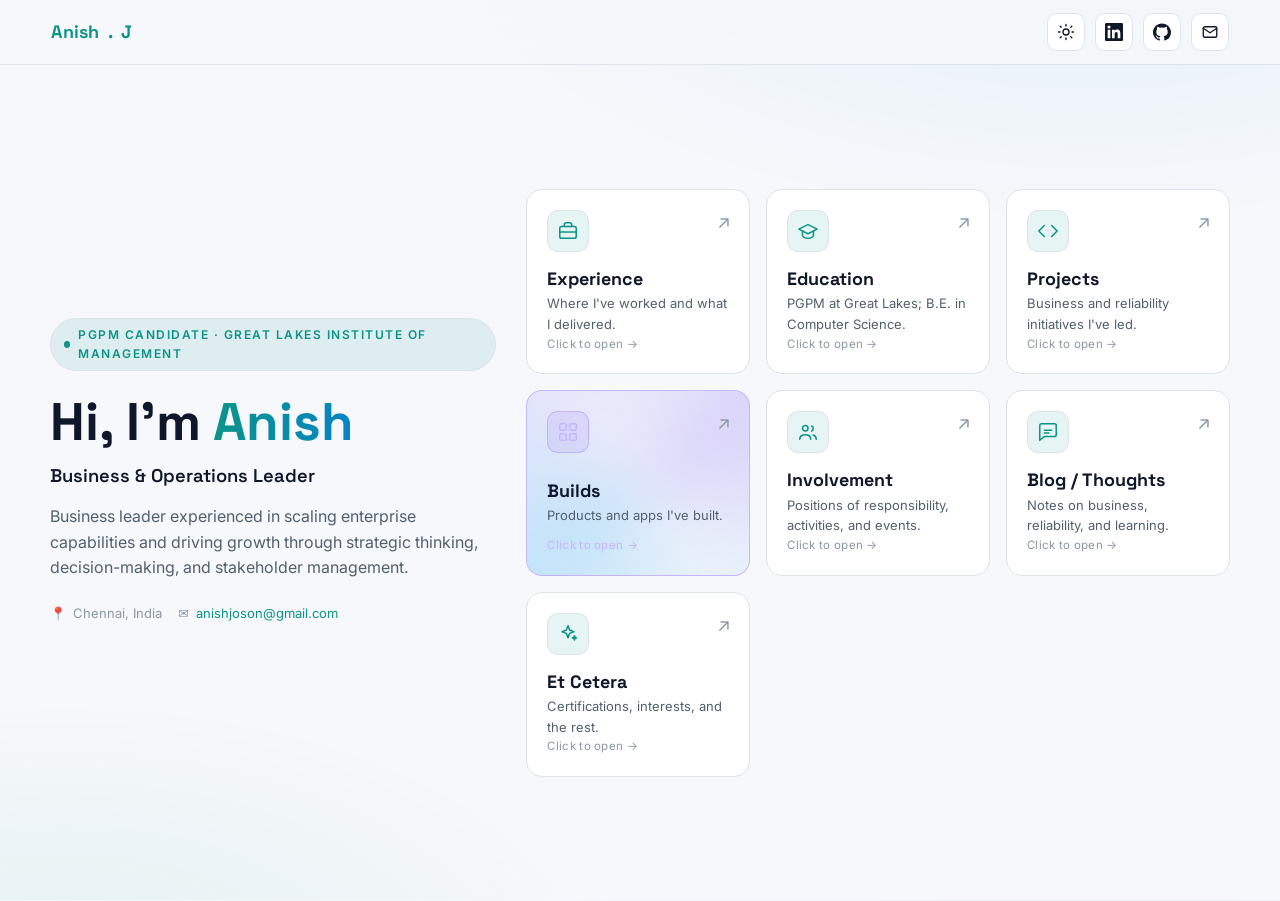
==== commit 7882437b: "Fix detail header layout; featured Builds tile; new-tab card links; Et Cetera section - Detail heade" ====
--- a/index.html
+++ b/index.html
@@ -74,7 +74,7 @@
       bentoEl.innerHTML = order.map(function (key) {
         var s = S[key];
         return '' +
-          '<a class="tile" href="detail.html?s=' + key + '" aria-label="Open ' + s.label + '">' +
+          '<a class="tile' + (key === 'builds' ? ' tile-builds' : '') + '" href="detail.html?s=' + key + '" aria-label="Open ' + s.label + '">' +
             '<span class="tile-arrow">↗</span>' +
             '<span class="tile-ico">' + s.icon + '</span>' +
             '<div>' +
--- a/styles.css
+++ b/styles.css
@@ -246,6 +246,27 @@
 .tile-hint { font-size: 11.5px; color: var(--faint); letter-spacing: .3px; transition: color .25s; }
 .tile:hover .tile-hint { color: var(--accent); }
 
+/* Featured "Builds" tile — contrasting violet box with a swirling-smoke aura */
+.tile-builds {
+  border-color: rgba(167, 139, 250, 0.55);
+  background: linear-gradient(155deg, rgba(167, 139, 250, 0.16), rgba(56, 189, 248, 0.05));
+}
+.tile-builds::before {
+  content: ""; position: absolute; inset: -45%; z-index: 0; pointer-events: none;
+  background: conic-gradient(from 0deg,
+    transparent 0deg, rgba(167, 139, 250, 0.50) 60deg, transparent 140deg,
+    rgba(56, 189, 248, 0.45) 230deg, transparent 320deg);
+  filter: blur(26px); opacity: .5;
+  animation: builds-swirl 9s linear infinite;
+}
+.tile-builds > * { position: relative; z-index: 1; }
+.tile-builds .tile-ico { color: #c4b5fd; background: rgba(167, 139, 250, 0.18); border-color: rgba(167, 139, 250, 0.45); }
+.tile-builds .tile-hint { color: #c4b5fd; }
+.tile-builds:hover { border-color: rgba(167, 139, 250, 0.9); }
+.tile-builds:hover::before { animation-duration: 4.5s; opacity: .85; }
+@keyframes builds-swirl { to { transform: rotate(1turn); } }
+@media (prefers-reduced-motion: reduce) { .tile-builds::before { animation: none; } }
+
 /* ============================================================
    DETAIL PAGE (scrollable)
    ============================================================ */
@@ -255,8 +276,11 @@
 .crumb:hover { color: var(--accent); }
 .detail-head .d-ico {
   width: 54px; height: 54px; border-radius: 13px; display: inline-flex; align-items: center; justify-content: center;
-  background: var(--accent-soft); color: var(--accent); border: 1px solid var(--border); margin-bottom: 16px;
-}
+  background: var(--accent-soft); color: var(--accent); border: 1px solid var(--border); flex: 0 0 auto;
+}
+.d-titlerow { display: flex; align-items: center; gap: 18px; margin-bottom: 4px; }
+.d-titlerow h1 { margin: 0; }
+.d-titlerow .d-tagline { margin: 2px 0 0; }
 .detail-head .d-ico svg { width: 28px; height: 28px; }
 .detail-head h1 { font-size: clamp(2rem, 4.5vw, 2.9rem); margin: 0 0 8px; }
 .detail-head .d-tagline { color: var(--muted); font-size: 1.1rem; margin: 0; }
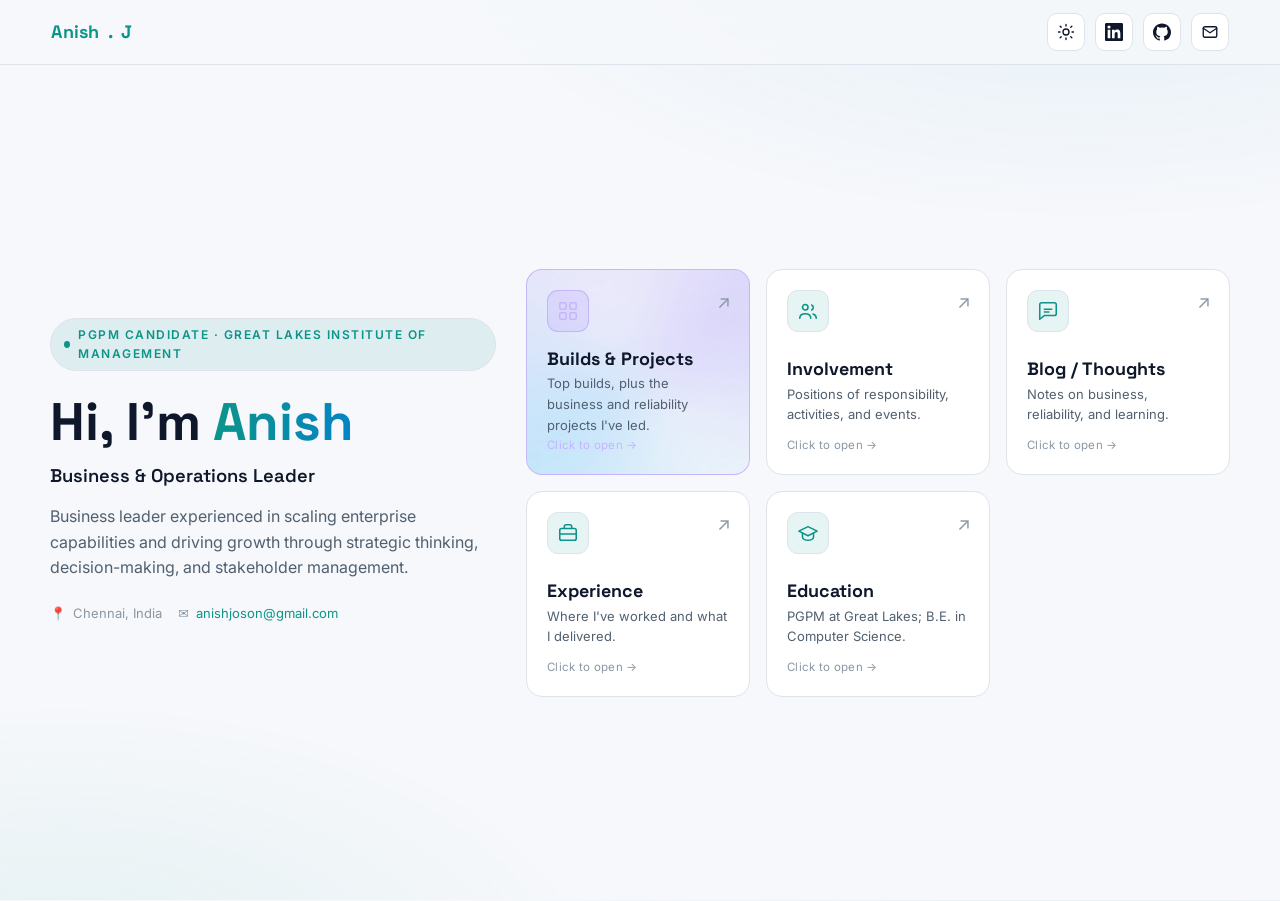
==== commit 1ca6aacf: "Cursor-follow tile motion, new tile order, collapsible Experience roles - Tiles now lean subtly towa" ====
--- a/index.html
+++ b/index.html
@@ -84,6 +84,29 @@
             '<span class="tile-hint">Click to open →</span>' +
           '</a>';
       }).join('');
+
+      // Mild "magic": tiles lean toward the cursor, with a glow that follows it
+      var fine = !window.matchMedia || window.matchMedia('(hover: hover) and (pointer: fine)').matches;
+      var calm = window.matchMedia && window.matchMedia('(prefers-reduced-motion: reduce)').matches;
+      if (fine) {
+        Array.prototype.forEach.call(bentoEl.querySelectorAll('.tile'), function (t) {
+          t.addEventListener('pointermove', function (e) {
+            var r = t.getBoundingClientRect();
+            var px = (e.clientX - r.left) / r.width;
+            var py = (e.clientY - r.top) / r.height;
+            t.style.setProperty('--mx', (px * 100).toFixed(1) + '%');
+            t.style.setProperty('--my', (py * 100).toFixed(1) + '%');
+            if (!calm) {
+              t.style.setProperty('--ry', ((px - 0.5) * 6).toFixed(2) + 'deg');
+              t.style.setProperty('--rx', ((0.5 - py) * 6).toFixed(2) + 'deg');
+            }
+          });
+          t.addEventListener('pointerleave', function () {
+            t.style.setProperty('--rx', '0deg');
+            t.style.setProperty('--ry', '0deg');
+          });
+        });
+      }
     })(window);
   </script>
   <script src="theme.js"></script>
--- a/styles.css
+++ b/styles.css
@@ -229,8 +229,19 @@
   padding: 20px; display: flex; flex-direction: column; justify-content: space-between;
   cursor: pointer; text-align: left; color: inherit;
   transition: transform .25s, border-color .25s, box-shadow .25s, background .25s;
-}
-.tile:hover { transform: translateY(-5px); border-color: var(--accent); box-shadow: var(--shadow); background: var(--card-2); }
+  /* --rx/--ry/--mx/--my are driven by the cursor (see index.html) */
+  transform: perspective(900px) rotateX(var(--rx, 0deg)) rotateY(var(--ry, 0deg)) translateY(var(--ty, 0px));
+}
+.tile:hover { --ty: -5px; border-color: var(--accent); box-shadow: var(--shadow); background: var(--card-2); }
+
+/* Soft glow that follows the cursor across the tile */
+.tile::after {
+  content: ""; position: absolute; inset: 0; z-index: 0; pointer-events: none;
+  opacity: 0; transition: opacity .3s;
+  background: radial-gradient(240px circle at var(--mx, 50%) var(--my, 50%), var(--accent-soft), transparent 62%);
+}
+.tile:hover::after { opacity: 1; }
+.tile > * { position: relative; z-index: 1; }
 .tile:focus-visible { outline: 2px solid var(--accent); outline-offset: 2px; }
 .tile-ico {
   width: 42px; height: 42px; border-radius: 11px; display: inline-flex; align-items: center; justify-content: center;
@@ -264,6 +275,7 @@
 .tile-builds .tile-hint { color: #c4b5fd; }
 .tile-builds:hover { border-color: rgba(167, 139, 250, 0.9); }
 .tile-builds:hover::before { animation-duration: 4.5s; opacity: .85; }
+.tile-builds::after { background: radial-gradient(240px circle at var(--mx, 50%) var(--my, 50%), rgba(167, 139, 250, 0.22), transparent 62%); }
 @keyframes builds-swirl { to { transform: rotate(1turn); } }
 @media (prefers-reduced-motion: reduce) { .tile-builds::before { animation: none; } }
 
@@ -323,6 +335,42 @@
 .tl-card ul { margin: 0; padding-left: 18px; }
 .tl-card ul li { color: var(--muted); padding: 4px 0; }
 .tl-card ul li::marker { color: var(--accent); }
+
+/* Experience — compact role cards that open on click */
+.exp { display: grid; gap: 12px; max-width: 900px; }
+.exp-item {
+  background: var(--card); border: 1px solid var(--border); border-radius: var(--radius);
+  overflow: hidden; transition: border-color .2s, background .2s, box-shadow .2s;
+}
+.exp-item:hover { border-color: var(--accent); }
+.exp-item[open] { border-color: var(--accent); background: var(--card-2); box-shadow: var(--shadow); }
+.exp-head {
+  display: flex; align-items: center; justify-content: space-between; gap: 14px;
+  padding: 18px 20px; cursor: pointer; list-style: none;
+}
+.exp-head::-webkit-details-marker { display: none; }
+.exp-head::marker { content: ""; }
+.exp-head:focus-visible { outline: 2px solid var(--accent); outline-offset: -2px; }
+.exp-id { display: flex; flex-direction: column; gap: 2px; min-width: 0; }
+.exp-role { font-family: 'Space Grotesk', Inter, system-ui, sans-serif; font-weight: 600; font-size: 1.12rem; }
+.exp-org { color: var(--accent); font-weight: 600; font-size: .95rem; }
+.exp-place { color: var(--faint); font-size: 12.5px; }
+.exp-right { display: flex; align-items: center; gap: 12px; flex-shrink: 0; }
+.exp-when { color: var(--muted); font-size: 13px; white-space: nowrap; }
+.exp-chev { color: var(--faint); font-size: 20px; line-height: 1; transition: transform .25s, color .25s; }
+.exp-head:hover .exp-chev { color: var(--accent); }
+.exp-item[open] .exp-chev { transform: rotate(180deg); color: var(--accent); }
+.exp-body { padding: 2px 20px 18px; border-top: 1px solid var(--border); animation: exp-in .25s ease-out; }
+.exp-body ul { margin: 14px 0 0; padding-left: 18px; }
+.exp-body ul li { color: var(--muted); padding: 4px 0; }
+.exp-body ul li::marker { color: var(--accent); }
+.exp-skills { margin-top: 16px; }
+@keyframes exp-in { from { opacity: 0; transform: translateY(-4px); } to { opacity: 1; transform: none; } }
+@media (prefers-reduced-motion: reduce) { .exp-body { animation: none; } }
+@media (max-width: 560px) {
+  .exp-head { flex-wrap: wrap; gap: 8px; }
+  .exp-right { width: 100%; justify-content: space-between; }
+}
 
 /* Tag groups */
 .tag-groups { display: grid; grid-template-columns: repeat(auto-fit, minmax(250px, 1fr)); gap: 16px; }
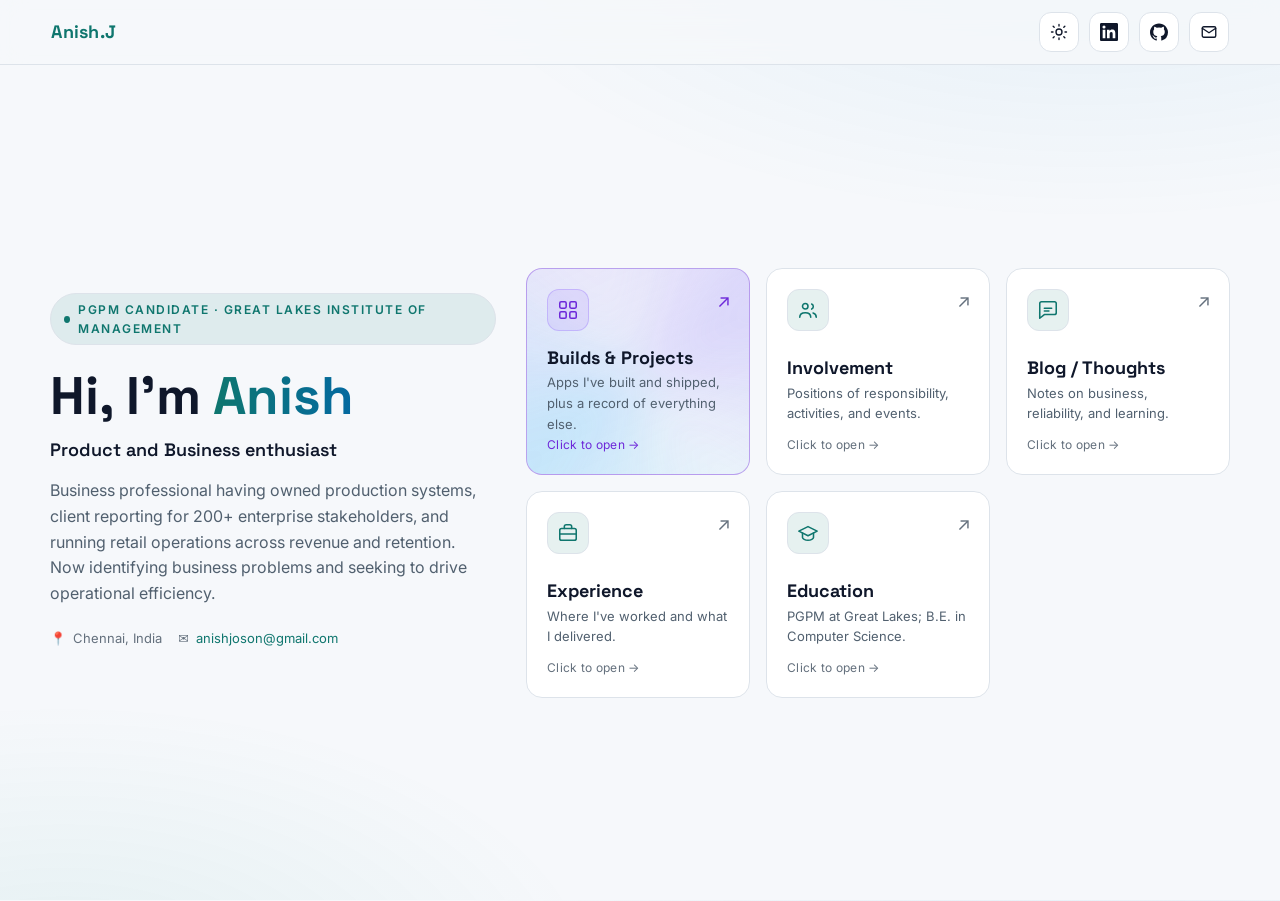
==== commit aa61b3ba: "Trim content, new headline, and a consistency/mobile/states pass Content - Remove the three blog pos" ====
--- a/index.html
+++ b/index.html
@@ -4,7 +4,7 @@
   <meta charset="UTF-8">
   <meta name="viewport" content="width=device-width, initial-scale=1.0">
   <title>Anish J — Portfolio</title>
-  <meta name="description" content="Anish J — Product & Operations Leader, MBA candidate. Bio, résumé, education, jobs, projects and thoughts.">
+  <meta name="description" content="Anish J — Product and Business enthusiast, PGPM candidate at Great Lakes. Builds, experience, education and thoughts.">
   <link rel="icon" type="image/png" href="loading-bar.png">
   <link rel="preconnect" href="https://fonts.googleapis.com">
   <link rel="preconnect" href="https://fonts.gstatic.com" crossorigin>
@@ -54,6 +54,7 @@
   </main>
 
   <script src="data.js"></script>
+  <script src="ui.js"></script>
   <script>
     (function (global) {
       var p = PORTFOLIO.profile;
--- a/styles.css
+++ b/styles.css
@@ -11,13 +11,44 @@
   --border-soft: #1d252d;
   --text: #e8edf2;
   --muted: #9aa7b4;
-  --faint: #6b7884;
+  --faint: #8a96a3;
   --accent: #2dd4bf;
   --accent-2: #38bdf8;
   --accent-soft: rgba(45, 212, 191, 0.12);
   --shadow: 0 18px 44px rgba(0, 0, 0, 0.5);
-  --radius: 16px;
   --maxw: 1180px;
+
+  /* Type scale — rem, so text follows the reader's browser text-size setting */
+  --fs-2xs: .75rem;      /* 12px  labels, counts, fine print */
+  --fs-xs: .8125rem;     /* 13px  meta, pills, captions */
+  --fs-sm: .875rem;      /* 14px  card body, buttons */
+  --fs-base: 1rem;       /* 16px  body */
+  --fs-md: 1.125rem;     /* 18px  card titles, reading text */
+  --fs-lg: 1.25rem;      /* 20px  lead text, sub-headings */
+  --fs-xl: 1.5rem;       /* 24px  section headings */
+  --fs-2xl: 2rem;        /* 32px  markdown h1 */
+  --fs-display: clamp(2rem, 4.5vw, 2.9rem);   /* page titles */
+  --fs-hero: clamp(2.2rem, 4.4vw, 3.3rem);    /* home greeting */
+
+  /* Corner radii */
+  --r-sm: 8px;           /* chips, inline code */
+  --r-md: 12px;          /* buttons, icon boxes, callouts */
+  --r-lg: 16px;          /* cards and tiles */
+  --r-xl: 24px;          /* overlays */
+  --r-pill: 999px;
+  --radius: var(--r-lg);
+
+  /* Spacing */
+  --gap: 16px;           /* between cards in any grid */
+  --pad-card: 22px;      /* inside every content card */
+  --tap: 44px;           /* minimum touch target */
+
+  --on-accent: #07221f;  /* text on accent-filled surfaces */
+  --danger: #f87171;
+  --danger-soft: rgba(248, 113, 113, 0.12);
+  --violet: #c4b5fd;     /* Builds accent */
+  --violet-line: rgba(167, 139, 250, 0.55);
+  --focus: 0 0 0 3px var(--accent-soft), 0 0 0 1px var(--accent);
   --bg-grad-a: rgba(56, 189, 248, 0.10);
   --bg-grad-b: rgba(45, 212, 191, 0.10);
   --topbar-bg: rgba(12, 15, 18, 0.78);
@@ -33,10 +64,15 @@
   --border-soft: #e8edf2;
   --text: #0f172a;
   --muted: #51606f;
-  --faint: #8a97a4;
-  --accent: #0d9488;
-  --accent-2: #0284c7;
-  --accent-soft: rgba(13, 148, 136, 0.10);
+  --faint: #64707d;
+  --accent: #0f766e;
+  --accent-2: #0369a1;
+  --accent-soft: rgba(15, 118, 110, 0.10);
+  --on-accent: #ffffff;
+  --danger: #b91c1c;
+  --danger-soft: rgba(185, 28, 28, 0.08);
+  --violet: #6d28d9;
+  --violet-line: rgba(109, 40, 217, 0.40);
   --shadow: 0 18px 40px rgba(15, 23, 42, 0.12);
   --bg-grad-a: rgba(2, 132, 199, 0.08);
   --bg-grad-b: rgba(13, 148, 136, 0.08);
@@ -62,46 +98,83 @@
   transition: background-color .3s, color .3s;
 }
 
-/* ---------------- Theme toggle ---------------- */
-.theme-toggle {
-  width: 38px; height: 38px; border-radius: 10px; flex: 0 0 auto;
+/* ============================================================
+   CONTROLS — one look per kind, each with hover / pressed /
+   focus / disabled states.
+   ============================================================ */
+
+/* Square icon buttons: theme toggle, LinkedIn / GitHub / Mail, menu */
+.theme-toggle, .icon-btn, .menu-btn {
+  width: 40px; height: 40px; border-radius: var(--r-md); flex: 0 0 auto;
   display: inline-flex; align-items: center; justify-content: center;
   background: var(--card); border: 1px solid var(--border); color: var(--text);
-  cursor: pointer; transition: border-color .2s, transform .2s, color .2s;
-}
-.theme-toggle:hover { border-color: var(--accent); color: var(--accent); transform: translateY(-2px); }
-.theme-toggle svg { width: 18px; height: 18px; }
-
-/* ---------------- Icon buttons (LinkedIn / GitHub / Mail) ---------------- */
-.icon-btn {
-  width: 38px; height: 38px; border-radius: 10px; flex: 0 0 auto;
-  display: inline-flex; align-items: center; justify-content: center;
-  background: var(--card); border: 1px solid var(--border); color: var(--text);
-  transition: border-color .2s, transform .2s, color .2s;
-}
-.icon-btn:hover { border-color: var(--accent); color: var(--accent); transform: translateY(-2px); }
-.icon-btn svg { width: 18px; height: 18px; }
+  cursor: pointer; padding: 0; font: inherit;
+  transition: border-color .2s, transform .15s, color .2s, background .2s;
+}
+.theme-toggle svg, .icon-btn svg, .menu-btn svg { width: 18px; height: 18px; }
 .theme-toggle .ic-sun { display: none; }
 .theme-toggle .ic-moon { display: inline-flex; }
 :root[data-theme="light"] .theme-toggle .ic-sun { display: inline-flex; }
 :root[data-theme="light"] .theme-toggle .ic-moon { display: none; }
 
-/* ---------------- Blog filter chips ---------------- */
-.blog-filter { display: flex; flex-wrap: wrap; gap: 9px; margin: 0 0 22px; }
-.filter-chip {
-  display: inline-flex; align-items: center; gap: 7px; padding: 7px 14px;
-  border-radius: 999px; border: 1px solid var(--border); background: var(--card);
-  color: var(--muted); font-size: 13px; font-weight: 500; cursor: pointer; transition: all .2s;
-}
-.filter-chip:hover { color: var(--text); border-color: var(--accent); }
-.filter-chip.active { color: #07221f; background: linear-gradient(90deg, var(--accent), var(--accent-2)); border-color: transparent; }
-.filter-chip .fc-count { font-size: 11px; opacity: .8; }
+/* Pill-shaped toggles: section pills, blog filter chips */
+.pill, .filter-chip {
+  display: inline-flex; align-items: center; gap: 8px; min-height: 36px; padding: 0 14px;
+  border-radius: var(--r-pill); border: 1px solid var(--border); background: var(--card);
+  color: var(--muted); font: inherit; font-size: var(--fs-xs); font-weight: 500; cursor: pointer;
+  transition: color .2s, border-color .2s, background .2s, transform .15s;
+}
+.pill svg { width: 15px; height: 15px; }
+.pill.active, .filter-chip.active {
+  color: var(--on-accent); background: linear-gradient(90deg, var(--accent), var(--accent-2)); border-color: transparent;
+}
+.filter-chip .fc-count { font-size: var(--fs-2xs); opacity: .85; }
+.blog-filter { display: flex; flex-wrap: wrap; gap: 8px; margin: 0 0 22px; }
+
+/* Text buttons */
+.btn {
+  display: inline-flex; align-items: center; justify-content: center; gap: 8px;
+  min-height: 40px; padding: 0 18px; border-radius: var(--r-md);
+  font: inherit; font-weight: 600; font-size: var(--fs-sm); cursor: pointer;
+  border: 1px solid transparent;
+  transition: transform .15s, box-shadow .2s, border-color .2s, background .2s, color .2s;
+}
+.btn-primary { background: linear-gradient(90deg, var(--accent), var(--accent-2)); color: var(--on-accent); }
+.btn-ghost { border-color: var(--border); color: var(--text); background: var(--card); }
+.btn-sm { min-height: 34px; padding: 0 14px; font-size: var(--fs-xs); }
+
+/* hover (pointer devices only, so taps don't leave things stuck "hovered") */
+@media (hover: hover) {
+  .theme-toggle:hover, .icon-btn:hover, .menu-btn:hover { border-color: var(--accent); color: var(--accent); transform: translateY(-2px); }
+  .pill:not(.active):hover, .filter-chip:not(.active):hover { color: var(--text); border-color: var(--accent); }
+  .btn-primary:hover { transform: translateY(-2px); box-shadow: 0 12px 28px var(--accent-soft); color: var(--on-accent); }
+  .btn-ghost:hover { transform: translateY(-2px); border-color: var(--accent); color: var(--text); }
+}
+/* pressed */
+.theme-toggle:active, .icon-btn:active, .menu-btn:active,
+.pill:active, .filter-chip:active, .btn:active { transform: translateY(0) scale(.96); }
+/* keyboard focus */
+.theme-toggle:focus-visible, .icon-btn:focus-visible, .menu-btn:focus-visible,
+.pill:focus-visible, .filter-chip:focus-visible, .btn:focus-visible,
+.crumb:focus-visible, .brand:focus-visible, .m-link:focus-visible, .m-social-link:focus-visible {
+  outline: none; box-shadow: var(--focus);
+}
+/* disabled / busy */
+.btn:disabled, .btn[aria-disabled="true"], .theme-toggle:disabled, .icon-btn[aria-disabled="true"],
+.pill[aria-disabled="true"], .filter-chip:disabled {
+  opacity: .5; cursor: not-allowed; transform: none; box-shadow: none; pointer-events: none;
+}
+.btn[aria-busy="true"] { opacity: .75; cursor: progress; }
+
 .c-card.is-hidden { display: none; }
 
 a { color: var(--accent); text-decoration: none; transition: color .2s; }
-a:hover { color: var(--accent-2); }
-
-h1, h2, h3 { font-family: 'Space Grotesk', 'Inter', sans-serif; line-height: 1.18; }
+@media (hover: hover) { a:hover { color: var(--accent-2); } }  /* no sticky hover after a tap */
+
+h1, h2, h3 { font-family: 'Space Grotesk', 'Inter', sans-serif; line-height: 1.18; overflow-wrap: break-word; hyphens: auto; }
+p, li, .c-card, .tl-card, .exp-item { overflow-wrap: break-word; }
+[hidden] { display: none !important; }
+img, svg { max-width: 100%; }
 
 .wrap { width: 92%; max-width: var(--maxw); margin: 0 auto; }
 
@@ -118,11 +191,12 @@
 }
 .brand {
   font-family: 'Space Grotesk', sans-serif; font-weight: 700;
-  font-size: 18px; letter-spacing: .3px; white-space: nowrap;
-  display: inline-flex; align-items: center; gap: 8px;
+  font-size: var(--fs-md); letter-spacing: .3px; white-space: nowrap;
+  display: inline-flex; align-items: center; min-height: 40px;
 }
 .brand .dot { color: var(--accent); }
 .brand:hover { color: var(--text); }
+.brand:focus-visible { border-radius: var(--r-sm); }
 
 .tabs { display: flex; align-items: stretch; gap: 4px; }
 
@@ -130,7 +204,7 @@
 .tab > a {
   display: inline-flex; align-items: center; gap: 8px;
   height: 64px; padding: 0 14px;
-  color: var(--muted); font-size: 14px; font-weight: 500;
+  color: var(--muted); font-size: var(--fs-sm); font-weight: 500;
   letter-spacing: .3px; border-bottom: 2px solid transparent;
   transition: color .2s, border-color .2s;
 }
@@ -155,7 +229,7 @@
 .glance-card {
   width: 100%; max-width: 960px;
   background: var(--card); border: 1px solid var(--border);
-  border-radius: 24px; box-shadow: var(--shadow);
+  border-radius: var(--r-xl); box-shadow: var(--shadow);
   padding: clamp(26px, 4vw, 48px);
   transform: translateY(14px) scale(.985);
   transition: transform .24s ease;
@@ -163,40 +237,28 @@
 .glance-overlay.show .glance-card { transform: none; }
 .g-head { display: flex; align-items: center; gap: 18px; margin-bottom: 22px; }
 .g-ico {
-  width: 60px; height: 60px; border-radius: 15px; flex: 0 0 auto;
+  width: 60px; height: 60px; border-radius: var(--r-md); flex: 0 0 auto;
   display: flex; align-items: center; justify-content: center;
   background: var(--accent-soft); color: var(--accent); border: 1px solid var(--border);
 }
 .g-ico svg { width: 30px; height: 30px; }
-.g-label { font-family: 'Space Grotesk', sans-serif; font-size: clamp(1.5rem, 3vw, 2rem); font-weight: 700; }
-.g-tagline { color: var(--muted); font-size: 1.02rem; }
-.g-summary { font-size: clamp(1.05rem, 2vw, 1.25rem); color: var(--text); line-height: 1.6; margin: 0 0 26px; max-width: 800px; }
+.g-label { font-family: 'Space Grotesk', sans-serif; font-size: var(--fs-2xl); font-weight: 700; }
+.g-tagline { color: var(--muted); font-size: var(--fs-base); }
+.g-summary { font-size: var(--fs-lg); color: var(--text); line-height: 1.6; margin: 0 0 26px; max-width: 800px; }
 .g-grid { display: grid; grid-template-columns: 1fr 1fr; gap: 16px 24px; }
-.g-hl { background: var(--bg-soft); border: 1px solid var(--border-soft); border-radius: 14px; padding: 16px 18px; }
-.g-hl-h { font-weight: 600; color: var(--text); font-size: 1.05rem; margin-bottom: 5px; }
-.g-hl-t { color: var(--muted); font-size: .96rem; line-height: 1.5; }
-.g-foot { margin-top: 26px; color: var(--accent); font-weight: 600; font-size: 1rem; }
+.g-hl { background: var(--bg-soft); border: 1px solid var(--border-soft); border-radius: var(--r-md); padding: 16px 18px; }
+.g-hl-h { font-weight: 600; color: var(--text); font-size: var(--fs-base); margin-bottom: 5px; }
+.g-hl-t { color: var(--muted); font-size: var(--fs-base); line-height: 1.5; }
+.g-foot { margin-top: 26px; color: var(--accent); font-weight: 600; font-size: var(--fs-base); }
 @media (max-width: 640px) { .g-grid { grid-template-columns: 1fr; } }
 
-/* ---------------- Buttons ---------------- */
-.btn {
-  display: inline-flex; align-items: center; gap: 8px;
-  padding: 10px 18px; border-radius: 11px; font-weight: 600; font-size: 14px;
-  transition: transform .2s, box-shadow .2s, border-color .2s, background .2s; cursor: pointer;
-  border: 1px solid transparent;
-}
-.btn-primary { background: linear-gradient(90deg, var(--accent), var(--accent-2)); color: #07221f; }
-.btn-primary:hover { transform: translateY(-2px); box-shadow: 0 12px 28px rgba(45, 212, 191, 0.3); color: #07221f; }
-.btn-ghost { border-color: var(--border); color: var(--text); background: var(--card); }
-.btn-ghost:hover { transform: translateY(-2px); border-color: var(--accent); color: var(--text); }
-.btn-sm { padding: 8px 14px; font-size: 13px; }
 
 /* ============================================================
    HOME (single-view, no scroll on laptop)
    ============================================================ */
-body.home { overflow: hidden; }
+body.home { overflow-x: hidden; }
 .stage {
-  height: calc(100vh - 64px);
+  min-height: calc(100vh - 64px); padding: 24px 0;
   display: flex; align-items: center;
 }
 .stage-grid {
@@ -207,22 +269,22 @@
 /* Identity panel */
 .identity .eyebrow {
   display: inline-flex; align-items: center; gap: 8px;
-  font-size: 12px; font-weight: 600; letter-spacing: 1.5px; text-transform: uppercase;
+  font-size: var(--fs-2xs); font-weight: 600; letter-spacing: 1.5px; text-transform: uppercase;
   color: var(--accent); padding: 6px 13px; border: 1px solid var(--border);
-  border-radius: 999px; background: var(--accent-soft); margin-bottom: 20px;
+  border-radius: var(--r-pill); background: var(--accent-soft); margin-bottom: 20px;
 }
 .identity .eyebrow .pulse { width: 7px; height: 7px; border-radius: 50%; background: var(--accent); box-shadow: 0 0 0 0 rgba(45,212,191,.6); animation: pulse 2s infinite; }
 @keyframes pulse { 0%{box-shadow:0 0 0 0 rgba(45,212,191,.5)} 70%{box-shadow:0 0 0 8px rgba(45,212,191,0)} 100%{box-shadow:0 0 0 0 rgba(45,212,191,0)} }
-.identity h1 { font-size: clamp(2.2rem, 4.4vw, 3.3rem); margin: 0 0 8px; font-weight: 800; }
+.identity h1 { font-size: var(--fs-hero); margin: 0 0 8px; font-weight: 800; }
 .identity h1 .grad { background: linear-gradient(90deg, var(--accent), var(--accent-2)); -webkit-background-clip: text; background-clip: text; -webkit-text-fill-color: transparent; }
-.identity .role { font-family: 'Space Grotesk', sans-serif; color: var(--text); font-size: 1.15rem; font-weight: 600; margin: 0 0 14px; }
-.identity .tagline { color: var(--muted); font-size: 1rem; max-width: 430px; margin: 0 0 22px; }
+.identity .role { font-family: 'Space Grotesk', sans-serif; color: var(--text); font-size: var(--fs-md); font-weight: 600; margin: 0 0 14px; }
+.identity .tagline { color: var(--muted); font-size: var(--fs-base); max-width: 430px; margin: 0 0 22px; }
 .identity .meta { display: flex; flex-wrap: wrap; gap: 16px; margin-bottom: 24px; }
-.identity .meta span { font-size: 13px; color: var(--faint); display: inline-flex; align-items: center; gap: 7px; }
+.identity .meta span { font-size: var(--fs-xs); color: var(--faint); display: inline-flex; align-items: center; gap: 7px; }
 .identity .actions { display: flex; flex-wrap: wrap; gap: 12px; }
 
 /* Bento grid */
-.bento { display: grid; grid-template-columns: repeat(3, 1fr); grid-auto-rows: 1fr; gap: 16px; height: 100%; max-height: 74vh; }
+.bento { display: grid; grid-template-columns: repeat(3, 1fr); grid-auto-rows: minmax(min-content, 1fr); gap: var(--gap); height: 100%; max-height: 74vh; }
 .tile {
   position: relative; overflow: hidden;
   background: var(--card); border: 1px solid var(--border); border-radius: var(--radius);
@@ -244,22 +306,22 @@
 .tile > * { position: relative; z-index: 1; }
 .tile:focus-visible { outline: 2px solid var(--accent); outline-offset: 2px; }
 .tile-ico {
-  width: 42px; height: 42px; border-radius: 11px; display: inline-flex; align-items: center; justify-content: center;
+  width: 42px; height: 42px; border-radius: var(--r-md); display: inline-flex; align-items: center; justify-content: center;
   background: var(--accent-soft); color: var(--accent); border: 1px solid var(--border);
 }
 .tile-ico svg { width: 22px; height: 22px; }
-.tile h3 { margin: 16px 0 4px; font-size: 1.12rem; }
-.tile .tile-tag { color: var(--muted); font-size: 13px; margin: 0; }
-.tile .tile-arrow { position: absolute; top: 18px; right: 18px; color: var(--faint); transition: color .25s, transform .25s; font-size: 18px; }
+.tile h3 { margin: 16px 0 4px; font-size: var(--fs-md); }
+.tile .tile-tag { color: var(--muted); font-size: var(--fs-xs); margin: 0; }
+.tile .tile-arrow { position: absolute; top: 18px; right: 18px; color: var(--faint); transition: color .25s, transform .25s; font-size: var(--fs-md); }
 .tile:hover .tile-arrow { color: var(--accent); transform: translate(2px, -2px); }
 
 /* Small hint at the bottom of each tile */
-.tile-hint { font-size: 11.5px; color: var(--faint); letter-spacing: .3px; transition: color .25s; }
+.tile-hint { font-size: var(--fs-2xs); color: var(--faint); letter-spacing: .3px; transition: color .25s; }
 .tile:hover .tile-hint { color: var(--accent); }
 
 /* Featured "Builds" tile — contrasting violet box with a swirling-smoke aura */
 .tile-builds {
-  border-color: rgba(167, 139, 250, 0.55);
+  border-color: var(--violet-line);
   background: linear-gradient(155deg, rgba(167, 139, 250, 0.16), rgba(56, 189, 248, 0.05));
 }
 .tile-builds::before {
@@ -271,8 +333,8 @@
   animation: builds-swirl 9s linear infinite;
 }
 .tile-builds > * { position: relative; z-index: 1; }
-.tile-builds .tile-ico { color: #c4b5fd; background: rgba(167, 139, 250, 0.18); border-color: rgba(167, 139, 250, 0.45); }
-.tile-builds .tile-hint { color: #c4b5fd; }
+.tile-builds .tile-ico { color: var(--violet); background: rgba(167, 139, 250, 0.18); border-color: rgba(167, 139, 250, 0.45); }
+.tile-builds .tile-hint, .tile-builds .tile-arrow { color: var(--violet); }
 .tile-builds:hover { border-color: rgba(167, 139, 250, 0.9); }
 .tile-builds:hover::before { animation-duration: 4.5s; opacity: .85; }
 .tile-builds::after { background: radial-gradient(240px circle at var(--mx, 50%) var(--my, 50%), rgba(167, 139, 250, 0.22), transparent 62%); }
@@ -284,39 +346,32 @@
    ============================================================ */
 body.detail { overflow-y: auto; }
 .detail-head { padding: 46px 0 8px; }
-.crumb { display: inline-flex; align-items: center; gap: 7px; color: var(--muted); font-size: 13.5px; margin-bottom: 18px; }
+.crumb { display: inline-flex; align-items: center; gap: 7px; color: var(--muted); font-size: var(--fs-xs); margin-bottom: 18px; }
 .crumb:hover { color: var(--accent); }
 .detail-head .d-ico {
-  width: 54px; height: 54px; border-radius: 13px; display: inline-flex; align-items: center; justify-content: center;
+  width: 54px; height: 54px; border-radius: var(--r-md); display: inline-flex; align-items: center; justify-content: center;
   background: var(--accent-soft); color: var(--accent); border: 1px solid var(--border); flex: 0 0 auto;
 }
 .d-titlerow { display: flex; align-items: center; gap: 18px; margin-bottom: 4px; }
+.d-titlerow > div { min-width: 0; }
 .d-titlerow h1 { margin: 0; }
 .d-titlerow .d-tagline { margin: 2px 0 0; }
 .detail-head .d-ico svg { width: 28px; height: 28px; }
-.detail-head h1 { font-size: clamp(2rem, 4.5vw, 2.9rem); margin: 0 0 8px; }
-.detail-head .d-tagline { color: var(--muted); font-size: 1.1rem; margin: 0; }
+.detail-head h1 { font-size: var(--fs-display); margin: 0 0 8px; }
+.detail-head .d-tagline { color: var(--muted); font-size: var(--fs-md); margin: 0; }
 
 /* Section pills (switch between sections on detail page) */
-.section-nav { display: flex; flex-wrap: wrap; gap: 9px; margin: 26px 0 6px; }
-.pill {
-  display: inline-flex; align-items: center; gap: 8px; padding: 8px 14px;
-  border-radius: 999px; border: 1px solid var(--border); background: var(--card);
-  color: var(--muted); font-size: 13px; font-weight: 500; transition: all .2s;
-}
-.pill svg { width: 15px; height: 15px; }
-.pill:hover { color: var(--text); border-color: var(--accent); }
-.pill.active { color: #07221f; background: linear-gradient(90deg, var(--accent), var(--accent-2)); border-color: transparent; }
+.section-nav { display: flex; flex-wrap: wrap; gap: 8px; margin: 26px 0 6px; }
 
 .detail-body { padding: 28px 0 80px; }
 
 /* Content blocks */
 .blk { margin-bottom: 26px; }
-.blk-heading { font-size: 1.4rem; margin: 12px 0 4px; padding-bottom: 10px; border-bottom: 1px solid var(--border); }
-.blk-lead { font-size: 1.22rem; color: var(--text); line-height: 1.55; max-width: 760px; }
+.blk-heading { font-size: var(--fs-xl); margin: 12px 0 4px; padding-bottom: 10px; border-bottom: 1px solid var(--border); }
+.blk-lead { font-size: var(--fs-lg); color: var(--text); line-height: 1.55; max-width: 760px; }
 .blk-para { color: var(--muted); max-width: 760px; }
 .blk-para strong { color: var(--text); }
-.blk-list { list-style: none; padding: 0; margin: 0; display: grid; grid-template-columns: repeat(auto-fit, minmax(240px, 1fr)); gap: 8px 24px; max-width: 820px; }
+.blk-list { list-style: none; padding: 0; margin: 0; display: grid; grid-template-columns: repeat(auto-fit, minmax(min(240px, 100%), 1fr)); gap: 8px 24px; max-width: 820px; }
 .blk-list li { color: var(--muted); padding: 5px 0; display: flex; gap: 10px; }
 .blk-list li::before { content: "▹"; color: var(--accent); }
 
@@ -325,13 +380,13 @@
 .tl::before { content: ""; position: absolute; left: 7px; top: 6px; bottom: 6px; width: 2px; background: var(--border); }
 .tl-item { position: relative; margin-bottom: 22px; }
 .tl-item::before { content: ""; position: absolute; left: -23px; top: 6px; width: 12px; height: 12px; border-radius: 50%; background: var(--accent); box-shadow: 0 0 0 4px var(--bg); }
-.tl-card { background: var(--card); border: 1px solid var(--border); border-radius: var(--radius); padding: 22px; transition: border-color .2s, transform .2s; }
+.tl-card { background: var(--card); border: 1px solid var(--border); border-radius: var(--radius); padding: var(--pad-card); transition: border-color .2s, transform .2s; }
 .tl-card:hover { border-color: var(--accent); transform: translateX(2px); }
 .tl-top { display: flex; flex-wrap: wrap; justify-content: space-between; gap: 6px; align-items: baseline; }
-.tl-card h3 { margin: 0; font-size: 1.2rem; }
-.tl-org { color: var(--accent); font-weight: 600; font-size: .95rem; }
-.tl-when { color: var(--muted); font-size: 13px; white-space: nowrap; }
-.tl-place { color: var(--faint); font-size: 13px; margin: 2px 0 12px; }
+.tl-card h3 { margin: 0; font-size: var(--fs-md); }
+.tl-org { color: var(--accent); font-weight: 600; font-size: var(--fs-base); }
+.tl-when { color: var(--muted); font-size: var(--fs-xs); white-space: nowrap; }
+.tl-place { color: var(--faint); font-size: var(--fs-xs); margin: 2px 0 12px; }
 .tl-card ul { margin: 0; padding-left: 18px; }
 .tl-card ul li { color: var(--muted); padding: 4px 0; }
 .tl-card ul li::marker { color: var(--accent); }
@@ -346,21 +401,21 @@
 .exp-item[open] { border-color: var(--accent); background: var(--card-2); box-shadow: var(--shadow); }
 .exp-head {
   display: flex; align-items: center; justify-content: space-between; gap: 14px;
-  padding: 18px 20px; cursor: pointer; list-style: none;
+  padding: 18px var(--pad-card); cursor: pointer; list-style: none;
 }
 .exp-head::-webkit-details-marker { display: none; }
 .exp-head::marker { content: ""; }
 .exp-head:focus-visible { outline: 2px solid var(--accent); outline-offset: -2px; }
 .exp-id { display: flex; flex-direction: column; gap: 2px; min-width: 0; }
-.exp-role { font-family: 'Space Grotesk', Inter, system-ui, sans-serif; font-weight: 600; font-size: 1.12rem; }
-.exp-org { color: var(--accent); font-weight: 600; font-size: .95rem; }
-.exp-place { color: var(--faint); font-size: 12.5px; }
+.exp-role { font-family: 'Space Grotesk', Inter, system-ui, sans-serif; font-weight: 600; font-size: var(--fs-md); }
+.exp-org { color: var(--accent); font-weight: 600; font-size: var(--fs-base); }
+.exp-place { color: var(--faint); font-size: var(--fs-2xs); }
 .exp-right { display: flex; align-items: center; gap: 12px; flex-shrink: 0; }
-.exp-when { color: var(--muted); font-size: 13px; white-space: nowrap; }
-.exp-chev { color: var(--faint); font-size: 20px; line-height: 1; transition: transform .25s, color .25s; }
+.exp-when { color: var(--muted); font-size: var(--fs-xs); white-space: nowrap; }
+.exp-chev { color: var(--faint); font-size: var(--fs-lg); line-height: 1; transition: transform .25s, color .25s; }
 .exp-head:hover .exp-chev { color: var(--accent); }
 .exp-item[open] .exp-chev { transform: rotate(180deg); color: var(--accent); }
-.exp-body { padding: 2px 20px 18px; border-top: 1px solid var(--border); animation: exp-in .25s ease-out; }
+.exp-body { padding: 2px var(--pad-card) 18px; border-top: 1px solid var(--border); animation: exp-in .25s ease-out; }
 .exp-body ul { margin: 14px 0 0; padding-left: 18px; }
 .exp-body ul li { color: var(--muted); padding: 4px 0; }
 .exp-body ul li::marker { color: var(--accent); }
@@ -373,75 +428,76 @@
 }
 
 /* Tag groups */
-.tag-groups { display: grid; grid-template-columns: repeat(auto-fit, minmax(250px, 1fr)); gap: 16px; }
-.tag-group { background: var(--card); border: 1px solid var(--border); border-radius: var(--radius); padding: 20px; }
-.tag-group h4 { margin: 0 0 12px; font-size: .98rem; display: flex; align-items: center; gap: 9px; }
+.tag-groups { display: grid; grid-template-columns: repeat(auto-fit, minmax(min(250px, 100%), 1fr)); gap: var(--gap); }
+.tag-group { background: var(--card); border: 1px solid var(--border); border-radius: var(--radius); padding: var(--pad-card); }
+.tag-group h4 { margin: 0 0 12px; font-size: var(--fs-base); display: flex; align-items: center; gap: 9px; }
 .tag-group h4 .gdot { width: 8px; height: 8px; border-radius: 50%; background: var(--accent); }
 .chips { display: flex; flex-wrap: wrap; gap: 8px; }
-.chip { font-size: 12.5px; padding: 6px 11px; border-radius: 8px; background: var(--bg-soft); border: 1px solid var(--border); color: var(--text); }
+.chip { font-size: var(--fs-2xs); padding: 6px 11px; border-radius: var(--r-sm); background: var(--bg-soft); border: 1px solid var(--border); color: var(--text); }
 
 /* Cards grid */
-.cards { display: grid; grid-template-columns: repeat(auto-fit, minmax(280px, 1fr)); gap: 16px; }
-.c-card { background: var(--card); border: 1px solid var(--border); border-radius: var(--radius); padding: 22px; display: flex; flex-direction: column; transition: transform .2s, border-color .2s, box-shadow .2s; }
+.cards { display: grid; grid-template-columns: repeat(auto-fit, minmax(min(280px, 100%), 1fr)); gap: var(--gap); }
+.c-card { background: var(--card); border: 1px solid var(--border); border-radius: var(--radius); padding: var(--pad-card); display: flex; flex-direction: column; transition: transform .2s, border-color .2s, box-shadow .2s; }
 .c-card:hover { transform: translateY(-4px); border-color: var(--accent); box-shadow: var(--shadow); }
-.c-card h3 { margin: 0 0 4px; font-size: 1.1rem; }
-.c-card .c-meta { color: var(--accent); font-size: 12.5px; font-weight: 600; margin: 0 0 12px; text-transform: uppercase; letter-spacing: .5px; }
-.c-card .c-text { color: var(--muted); font-size: 14px; margin: 0 0 14px; flex: 1; }
-.c-card .c-link { font-size: 13.5px; font-weight: 600; color: var(--accent); align-self: flex-start; }
+.c-card h3 { margin: 0 0 4px; font-size: var(--fs-md); }
+.c-card .c-meta { color: var(--accent); font-size: var(--fs-2xs); font-weight: 600; margin: 0 0 12px; text-transform: uppercase; letter-spacing: .5px; }
+.c-card .c-text { color: var(--muted); font-size: var(--fs-sm); margin: 0 0 14px; flex: 1; }
+.c-card .c-link { font-size: var(--fs-xs); font-weight: 600; color: var(--accent); align-self: flex-start; }
 
 /* Note callout */
-.note { display: flex; gap: 12px; align-items: flex-start; background: var(--accent-soft); border: 1px solid var(--border); border-left: 3px solid var(--accent); border-radius: 12px; padding: 14px 16px; color: var(--text); font-size: 14px; max-width: 820px; }
+.note { display: flex; gap: 12px; align-items: flex-start; background: var(--accent-soft); border: 1px solid var(--border); border-left: 3px solid var(--accent); border-radius: var(--r-md); padding: 14px 16px; color: var(--text); font-size: var(--fs-sm); max-width: 820px; }
 .note .note-i { color: var(--accent); flex: 0 0 auto; font-weight: 700; }
 
 /* Clickable post cards (blog list) */
 .c-card-link { text-decoration: none; color: inherit; }
 .c-card-link:hover { color: inherit; }
+.c-card-link:focus-visible { outline: 2px solid var(--accent); outline-offset: 3px; }
 .c-card-link .c-link { margin-top: auto; }
 
 /* ---------------- Article / reader page ---------------- */
 .article { max-width: 760px; margin: 0 auto; padding: 46px 0 80px; }
 .post-head { margin: 14px 0 30px; padding-bottom: 22px; border-bottom: 1px solid var(--border); }
-.post-meta { color: var(--accent); font-size: 13px; font-weight: 600; letter-spacing: .6px; text-transform: uppercase; margin-bottom: 12px; }
-.post-title { font-size: clamp(2rem, 5vw, 2.9rem); margin: 0; line-height: 1.15; }
+.post-meta { color: var(--accent); font-size: var(--fs-xs); font-weight: 600; letter-spacing: .6px; text-transform: uppercase; margin-bottom: 12px; }
+.post-title { font-size: var(--fs-display); margin: 0; line-height: 1.15; }
 .post-foot { margin-top: 44px; padding-top: 24px; border-top: 1px solid var(--border); }
 
 /* Rendered Markdown body */
-.md-body { color: var(--text); font-size: 1.08rem; line-height: 1.75; }
+.md-body { color: var(--text); font-size: var(--fs-md); line-height: 1.75; }
 .md-body > *:first-child { margin-top: 0; }
 .md-body h1, .md-body h2, .md-body h3, .md-body h4 { font-family: 'Space Grotesk', sans-serif; line-height: 1.25; margin: 2em 0 .6em; }
-.md-body h1 { font-size: 1.9rem; }
-.md-body h2 { font-size: 1.5rem; padding-bottom: .3em; border-bottom: 1px solid var(--border-soft); }
-.md-body h3 { font-size: 1.22rem; }
+.md-body h1 { font-size: var(--fs-2xl); }
+.md-body h2 { font-size: var(--fs-xl); padding-bottom: .3em; border-bottom: 1px solid var(--border-soft); }
+.md-body h3 { font-size: var(--fs-lg); }
 .md-body p { margin: 0 0 1.15em; }
 .md-body a { color: var(--accent); text-decoration: underline; text-underline-offset: 2px; }
 .md-body a:hover { color: var(--accent-2); }
-.md-body strong { color: #fff; font-weight: 700; }
+.md-body strong { color: var(--text); font-weight: 700; }
 .md-body em { color: var(--text); }
 .md-body ul, .md-body ol { margin: 0 0 1.15em; padding-left: 1.4em; }
 .md-body li { margin: .4em 0; }
 .md-body li::marker { color: var(--accent); }
 .md-body blockquote {
   margin: 1.4em 0; padding: 4px 20px; color: var(--muted); font-style: italic;
-  border-left: 3px solid var(--accent); background: var(--accent-soft); border-radius: 0 10px 10px 0;
+  border-left: 3px solid var(--accent); background: var(--accent-soft); border-radius: 0 var(--r-md) var(--r-md) 0;
 }
 .md-body blockquote p { margin: .6em 0; }
 .md-body code {
   font-family: 'SFMono-Regular', ui-monospace, Menlo, Consolas, monospace; font-size: .9em;
-  background: var(--bg-soft); border: 1px solid var(--border); border-radius: 6px; padding: .12em .4em;
+  background: var(--bg-soft); border: 1px solid var(--border); border-radius: var(--r-sm); padding: .12em .4em;
 }
 .md-body pre {
-  background: var(--bg-soft); border: 1px solid var(--border); border-radius: 12px;
+  background: var(--bg-soft); border: 1px solid var(--border); border-radius: var(--r-md);
   padding: 16px 18px; overflow-x: auto; margin: 0 0 1.3em;
 }
-.md-body pre code { background: none; border: 0; padding: 0; font-size: .9rem; }
-.md-body img { max-width: 100%; border-radius: 12px; border: 1px solid var(--border); margin: .6em 0; }
+.md-body pre code { background: none; border: 0; padding: 0; font-size: var(--fs-sm); }
+.md-body img { max-width: 100%; border-radius: var(--r-md); border: 1px solid var(--border); margin: .6em 0; }
 .md-body hr { border: 0; border-top: 1px solid var(--border); margin: 2.2em 0; }
-.md-body table { width: 100%; border-collapse: collapse; margin: 0 0 1.3em; font-size: .96rem; }
+.md-body table { width: 100%; border-collapse: collapse; margin: 0 0 1.3em; font-size: var(--fs-base); }
 .md-body th, .md-body td { border: 1px solid var(--border); padding: 8px 12px; text-align: left; }
 .md-body th { background: var(--bg-soft); }
 
 /* ---------------- Footer ---------------- */
-.foot { border-top: 1px solid var(--border); padding: 22px 0; text-align: center; color: var(--faint); font-size: 13px; }
+.foot { border-top: 1px solid var(--border); padding: 22px 0; text-align: center; color: var(--faint); font-size: var(--fs-xs); }
 
 /* ============================================================
    RESPONSIVE — allow scrolling + stacking on small screens
@@ -457,5 +513,105 @@
 }
 @media (max-width: 460px) {
   .bento { grid-template-columns: 1fr; }
-  .identity h1 { font-size: 2.1rem; }
-}
+  .identity h1 { font-size: var(--fs-2xl); }
+}
+
+/* ============================================================
+   STATES — loading, empty, error
+   ============================================================ */
+.sr-only { position: absolute; width: 1px; height: 1px; padding: 0; margin: -1px; overflow: hidden; clip: rect(0 0 0 0); white-space: nowrap; border: 0; }
+
+.state {
+  display: flex; flex-direction: column; align-items: center; text-align: center;
+  max-width: 520px; margin: 24px auto; padding: 44px var(--pad-card);
+  background: var(--card); border: 1px dashed var(--border); border-radius: var(--r-lg);
+  animation: fade-in .3s ease-out;
+}
+.state-ico {
+  width: 54px; height: 54px; border-radius: var(--r-md); margin-bottom: 18px;
+  display: inline-flex; align-items: center; justify-content: center;
+  background: var(--accent-soft); color: var(--accent); border: 1px solid var(--border);
+}
+.state-ico svg { width: 26px; height: 26px; }
+.state-error .state-ico { background: var(--danger-soft); color: var(--danger); }
+.state-title { font-size: var(--fs-lg); margin: 0 0 8px; }
+.state-text { color: var(--muted); font-size: var(--fs-sm); margin: 0 0 22px; max-width: 380px; }
+.state-actions { display: flex; flex-wrap: wrap; gap: 10px; justify-content: center; }
+
+/* Skeleton placeholders while content loads */
+.skeleton { pointer-events: none; gap: 12px; }
+.sk { display: block; height: 12px; border-radius: var(--r-sm); background: var(--bg-soft); position: relative; overflow: hidden; }
+.sk::after {
+  content: ""; position: absolute; inset: 0; transform: translateX(-100%);
+  background: linear-gradient(90deg, transparent, var(--accent-soft), transparent);
+  animation: shimmer 1.4s infinite;
+}
+.sk-title { height: 18px; width: 70%; }
+.sk-meta { width: 40%; height: 10px; }
+.sk-h1 { height: 34px; width: 85%; margin: 6px 0 28px; }
+.sk-line { width: 100%; }
+.sk-short { width: 55%; }
+.article-skeleton { display: flex; flex-direction: column; gap: 14px; margin-top: 14px; }
+@keyframes shimmer { to { transform: translateX(100%); } }
+
+/* ============================================================
+   TRANSITIONS
+   ============================================================ */
+.fade-in { animation: fade-in .3s ease-out; }
+@keyframes fade-in { from { opacity: 0; transform: translateY(6px); } to { opacity: 1; transform: none; } }
+@media (prefers-reduced-motion: reduce) {
+  .fade-in, .state, .sk::after { animation: none; }
+  .m-menu { transition: none; }
+}
+
+/* ============================================================
+   MOBILE MENU
+   ============================================================ */
+.menu-btn { display: none; }
+.menu-btn path { transition: transform .25s, opacity .2s; transform-origin: 12px 12px; }
+.menu-btn[aria-expanded="true"] .mb-1 { transform: translateY(5px) rotate(45deg); }
+.menu-btn[aria-expanded="true"] .mb-2 { opacity: 0; }
+.menu-btn[aria-expanded="true"] .mb-3 { transform: translateY(-5px) rotate(-45deg); }
+
+.m-menu {
+  position: absolute; left: 0; right: 0; top: 100%;
+  background: var(--bg); border-bottom: 1px solid var(--border); box-shadow: var(--shadow);
+  opacity: 0; visibility: hidden; transform: translateY(-8px);
+  transition: opacity .2s ease, transform .2s ease, visibility .2s;
+}
+.m-menu.open { opacity: 1; visibility: visible; transform: none; }
+.m-menu-inner { display: flex; flex-direction: column; padding: 10px 0 16px; }
+.m-link {
+  display: flex; align-items: center; gap: 12px; min-height: var(--tap); padding: 0 12px;
+  border-radius: var(--r-md); color: var(--text); font-weight: 500; font-size: var(--fs-base);
+}
+.m-link:hover { color: var(--text); background: var(--card); }
+.m-link[aria-current="page"] { color: var(--accent); background: var(--accent-soft); }
+.m-ico { display: inline-flex; width: 18px; height: 18px; color: var(--accent); }
+.m-ico svg { width: 18px; height: 18px; }
+.m-social { display: flex; flex-wrap: wrap; gap: 8px; margin-top: 10px; padding-top: 12px; border-top: 1px solid var(--border); }
+.m-social-link {
+  display: inline-flex; align-items: center; gap: 8px; min-height: var(--tap); padding: 0 14px;
+  border: 1px solid var(--border); border-radius: var(--r-md); background: var(--card);
+  color: var(--text); font-size: var(--fs-sm); font-weight: 500;
+}
+.m-social-link svg { width: 18px; height: 18px; }
+.m-social-link:hover { color: var(--accent); border-color: var(--accent); }
+
+/* ============================================================
+   SMALL SCREENS — tap targets and menu
+   ============================================================ */
+@media (max-width: 720px) {
+  .menu-btn { display: inline-flex; }
+  .topbar-cta .icon-btn { display: none; }      /* they live in the menu */
+  .topbar-cta { gap: 8px; }
+  .theme-toggle, .menu-btn, .brand { min-height: var(--tap); }
+  .theme-toggle, .menu-btn { width: var(--tap); height: var(--tap); }
+  .pill, .filter-chip { min-height: var(--tap); }
+  .btn { min-height: var(--tap); }
+  .crumb { min-height: var(--tap); margin-bottom: 8px; }
+  .foot a { display: inline-flex; align-items: center; justify-content: center; min-height: var(--tap); min-width: var(--tap); padding: 0 6px; }
+  .identity .meta a { display: inline-flex; align-items: center; min-height: var(--tap); }
+  .exp-when, .tl-when { white-space: normal; }
+}
+
